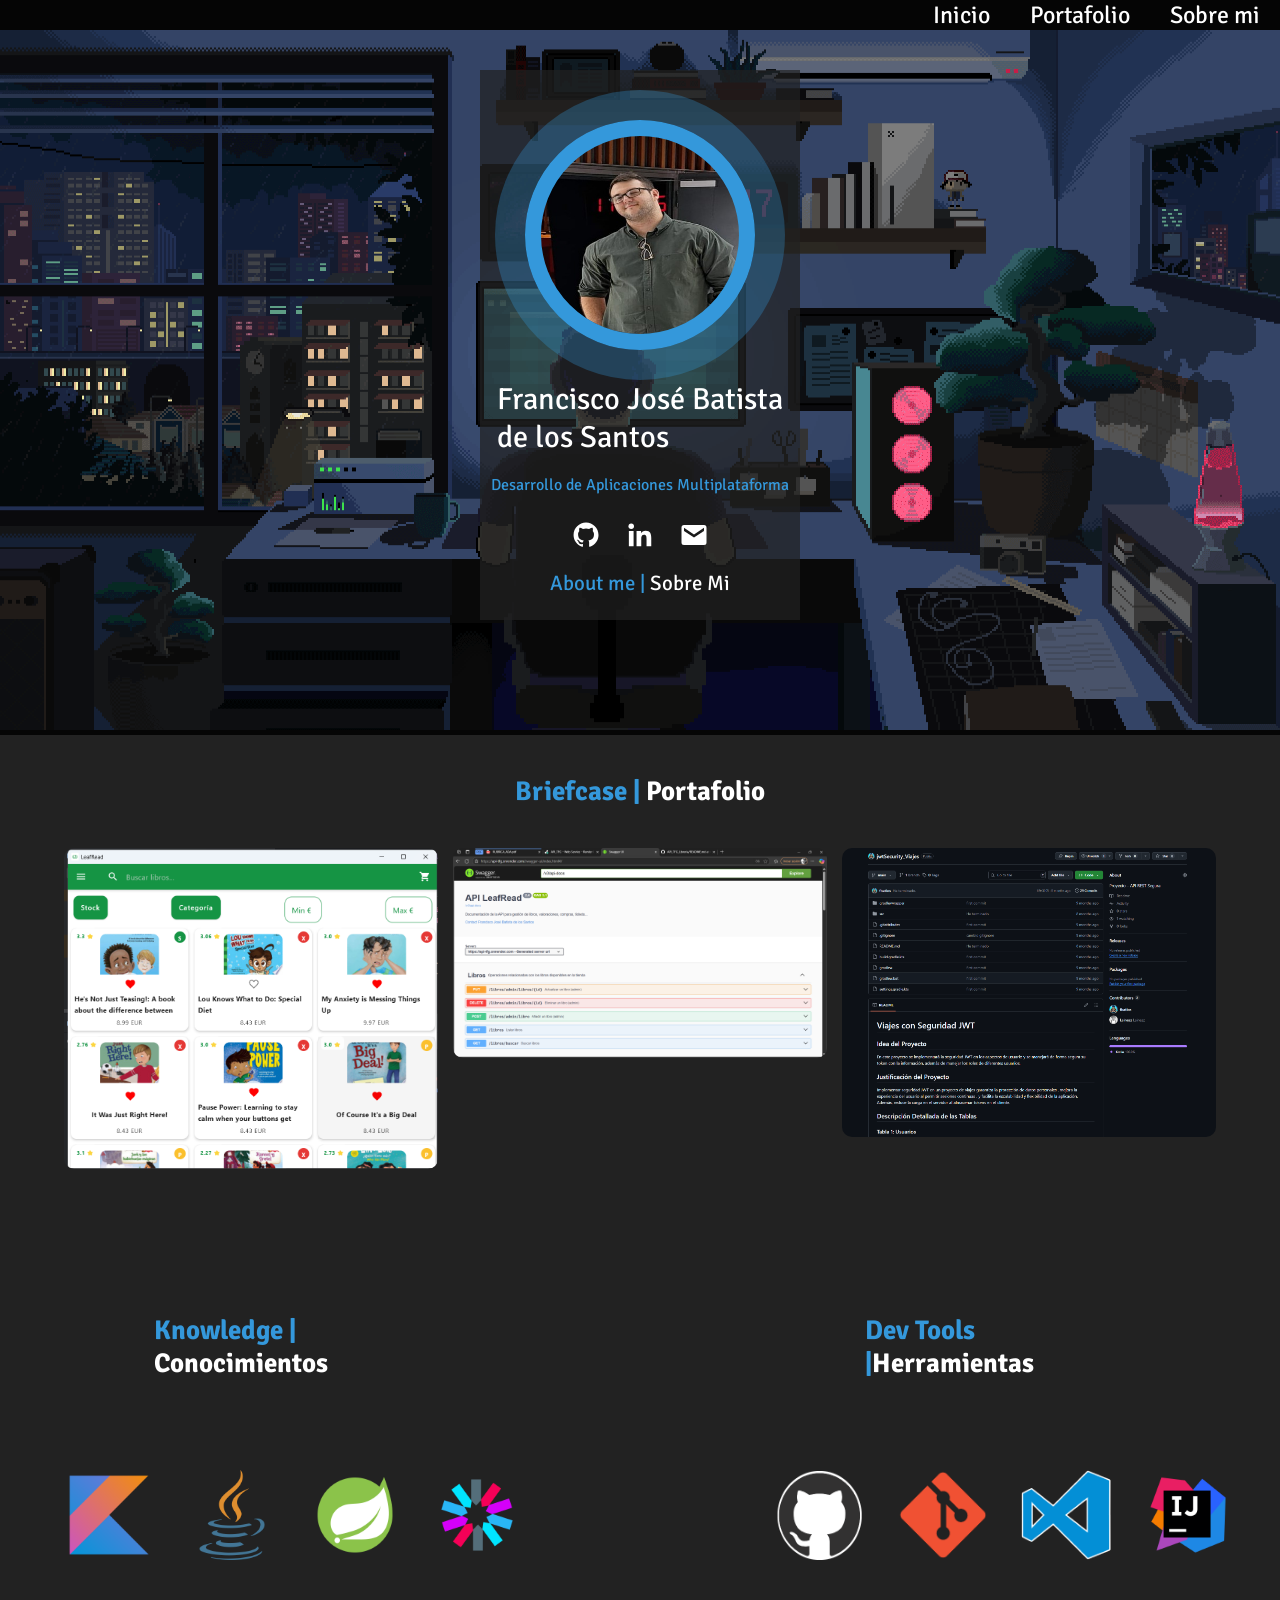
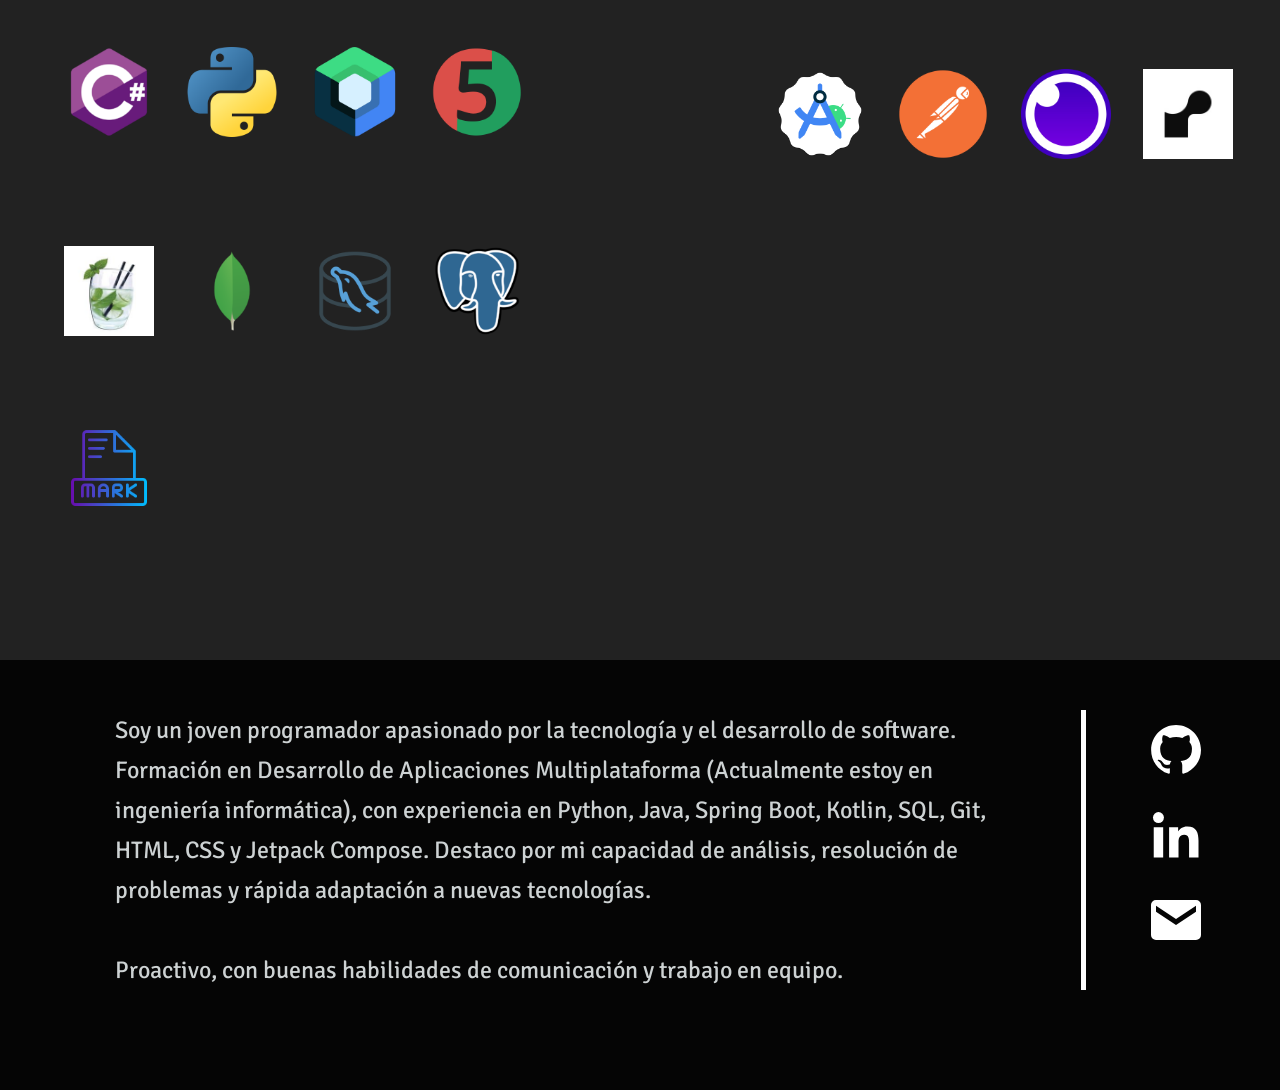
==== index.html @ 125bfe82 "Actualización v1.2 Falta info de proyectos, mas bonito y enrutamientos." ====
<!DOCTYPE html>
<html lang="en">
<head>
    <meta charset="UTF-8">
    <meta http-equiv="X-UA-Compatible" content="IE=edge">
    <meta name="viewport" content="width=device-width, initial-scale=1.0">
    <title>Francisco José Batista de los Santos</title>
    <meta name="description" content="Paco Batista | Portfolio de desarrollador DAM y programador" />	
    <link rel="stylesheet" href="style.css">
    <link rel="preconnect" href="https://fonts.googleapis.com">
    <link rel="preconnect" href="https://fonts.gstatic.com" crossorigin>
    <link href="https://fonts.googleapis.com/css2?family=Signika:wght@300..700&display=swap" rel="stylesheet">
</head>

<header>

    <div class="hero">
        <div class="navbar">
            <nav>
                <ul>
                    <li><a href="#">Inicio</a></li>
                    <li><a href="#">Portafolio</a></li>
                    <li><a href="#">Sobre mi</a></li>
                </ul>
            </nav>

        </div>
        <img src="./img/descarga.gif" alt="">
    </div>

    <div class="perfil">
        <div class="rectagunlo"></div>
        <div class="circulo-trans"></div>
        <div class="circulo"></div>
        <div class="perfil-img"><img src="./img/perfilImg.jpg" alt=""></div>

        <div class="perfil-text">Francisco José Batista <p> de los Santos</div>
        <div class="perfil-text-2"><span>Desarrollo de Aplicaciones Multiplataforma</span></div>

        <div class="contact-icon">

            <a href="https://github.com/fbatlos"><img src="./img/github.svg" alt=""></a>
            <a href="https://www.linkedin.com/in/francisco-josé-batista-de-los-santos-4873212b0"><img src="./img/linkedin.svg" alt=""></a>
            <a href="#NONE"><img src="./img/message.svg" alt=""></a>

        </div>
        <div class="perfil-text-3"><a href="#about-me"><span>About me |</span> Sobre Mi</a></div>

    </div>

</header>

<section class="briefcase" id="briefcase">

    <div class="briefcase-section">
        <h2><span>Briefcase |</span> Portafolio</h2>

        <div class="briefcase-grid">

            <div><img src="./img/tfg-libreria.png" alt="tfg"></div>
            <div><img src="./img/demostracionSwagger.png" alt="swagger api"></div>
            <div><img src="./img/jwt-learning.png" alt="jwt"></div>

        </div>
    </div>

</section>


<section class="skills">
    <div class="skill">

        <div class="knowledge-part">

            <h2><span>Knowledge |</span> Conocimientos</h2>
            <div class="knowledge">

                <div>
                    <img src="./img/file_type_kotlin_icon_130487.png" alt="">
                    <h3>Kotlin</h3>
                </div>

                <div>
                    <img src="./img/java.png" alt="">
                    <h3>Java</h3>
                </div>

                <div>
                    <img src="./img/spring-icon.png" alt="">
                    <h3>Spring Boot</h3>
                </div>

                <div>
                    <img src="./img/jwt-logo.png" alt="">
                    <h3>JWT</h3>
                </div>

                <div>
                    <img src="./img/csharp_original_logo_icon_146578.png" alt="">
                    <h3>C#</h3>
                </div>

                <div>
                    <img src="./img/python.png" alt="">
                    <h3>Python</h3>
                </div>

                <div>
                    <img src="./img/jetpackcompose-original-8x.png" alt="">
                    <h3>Jetpack Compose</h3>
                </div>

                <div>
                    <img src="./img/junit-logo.png" alt="">
                    <h3>JUnit</h3>
                </div>
                
                <div>
                    <img src="./img/mockito-icon.jpeg" alt="">
                    <h3>Mockito</h3>
                </div>

                <div>
                    <img src="./img/file_type_mongo_icon_130383.png" alt="">
                    <h3>Mongo BD</h3>
                </div>

                <div>
                    <img src="./img/mysql-database.png" alt="">
                    <h3>MySQL</h3>
                </div>

                <div>
                    <img src="./img/postgresql_original_logo_icon_146391.png" alt="">
                    <h3>Postgres</h3>
                </div>

                <div>
                    <img src="./img/markdown.png" alt="">
                    <h3>Markdown</h3>
                </div>


            </div>

        </div>

        <div class="tools-part">

            <h2><span>Dev Tools |</span>Herramientas</h2>
            <div class="tools">

                <div>
                    <img src="./img/github-icon.png" alt="">
                    <h3>GitHub</h3>
                </div>

                <div>
                    <img src="./img/git-icon.png" alt="">
                    <h3>Git</h3>
                </div>

                <div>
                    <img src="./img/vsc-icon.png" alt="">
                    <h3>Visual Studio</h3>
                </div>

                <div>
                    <img src="./img/intellij-idea-logo.png" alt="">
                    <h3>IntelliJ</h3>
                </div>

                <div>
                    <img src="./img/Android_Studio_icon.png" alt="">
                    <h3>Android Studio</h3>
                </div>

                <div>
                    <img src="./img/postman-logo.png" alt="">
                    <h3>Postman</h3>
                </div>

                <div>
                    <img src="./img/insomnia-logo.png" alt="">
                    <h3>Insomnia</h3>
                </div>

                <div>
                    <img src="./img/render.jpeg" alt="">
                    <h3>Render</h3>
                </div>


            </div>

        </div>

    </div>




</section>

<section class="about">

    <div class="about-flex">
        <div class="about-info">
            <p>Soy un joven programador apasionado por la tecnología y el
            desarrollo de software. Formación en Desarrollo de
            Aplicaciones Multiplataforma (Actualmente estoy en ingeniería informática), con experiencia en
            Python, Java, Spring Boot, Kotlin, SQL, Git, HTML, CSS y
            Jetpack Compose. Destaco por mi capacidad de análisis,
            resolución de problemas y rápida adaptación a nuevas
            tecnologías.</p>
            <p><br>Proactivo, con buenas habilidades de
            comunicación y trabajo en equipo.</p>
        </div>

        <div class="social">
            <a href="https://github.com/fbatlos"><img src="./img/github.svg" alt=""></a>
             <a href="https://www.linkedin.com/in/francisco-josé-batista-de-los-santos-4873212b0"><img src="./img/linkedin.svg" alt=""></a>
            <a href="#NONE"><img src="./img/message.svg" alt=""></a>
        </div>
    </div>


</section>

<body>
    
</body>
</html>
---- style.css ----
*{
    box-sizing: border-box;
    padding: 0;
    margin: 0;
}

:root {
    --primary-color: #3498db;
    --secondary-color: #ffffff;
    --secondary-light-color: #cdd2d3;
    --dark1-color: #222222;
    --dark2-color: #050505;
}

body {
    font-size: 18px;
    font-family: 'Signika', sans-serif;
    color: var(--secondary-color);
}

.navbar {
    display: flex;
    justify-content: flex-end;
}

.navbar ul {
    display: flex;
    list-style: none;
}

.navbar a {
    font-size: 1.5rem;
    padding: 10px;
    text-decoration: none;
    color: white;
    margin: 10px;
}

.navbar a:hover {
    border-bottom: var(--primary-color) solid;
}

.hero {
    background-color: var(--dark2-color);
    position: relative;
}

.hero img {
    width: 100%;
    height: 700px;
}

/* Perfil */

span{
    color: var(--primary-color);
}

.perfil div{
    position: absolute;
}

.perfil {
    display: flex;
    justify-content: center;
}

.rectagunlo{
    width: 320px;
    height: 550px;
    background-color: var(--dark1-color);
    opacity: 0.7;
    z-index: 10;
    top: 70px;
}

.circulo{
    width: 230px;
    height: 230px;
    border-radius: 50%;
    border: solid 16px var(--primary-color);
    z-index: 21;
    top: 120px;

}

.circulo-trans{
    width: 290px;
    height: 290px;
    border-radius: 50%;
    border: solid 30px var(--primary-color);
    opacity: .3;
    z-index: 19;
    top:90px;
}

.perfil-img{
   top: 134px;
   z-index: 20;
}

.perfil-img img{
    width: 200px;
    height: 200px;
    border-radius: 50%;
}


.perfil-text{
    font-size: 1.9rem;
    color: var(--secondary-color);
    top: 380px;
    z-index: 11 ;

}

.perfil-text-2{
    font-size: 1rem;
    color: var(--secondary-color);
    top: 475px;
    z-index: 11;
}

.perfil-text-3{
    font-size: 1.3rem;
    color: var(--secondary-color);
    top: 570px;
    z-index: 11;
}

.perfil-text-3 a{
    color: var(--secondary-color);
    text-decoration: none;
}

.perfil-text-3 a:hover{
    border-bottom: var(--primary-color) solid;
}

.contact-icon{
    top: 520px;
    z-index: 11;
}

.contact-icon img{
    width: 30px;
    margin: 0 10px;
}

.contact-icon img:hover{
    transform: scale(1.2);
    
}


/* Briefcase */

.briefcase {
    background-color: var(--dark1-color);
}

.briefcase-section h2{
    padding: 40px;
    text-align: center;
 
}

.briefcase-grid{
    display: grid;
    grid-template-columns: repeat(auto-fit,minmax(290px,auto));
    gap:15px;
    width: 90%;
    margin:0 auto;
  
}

.briefcase-grid img {
    width: 100%;
    border-radius: 10px;
    transition: transform 0.2s ease;
    cursor: pointer;

}

.briefcase-grid img:hover {
    transform: scale(1.1);
}



/* Skills */

section.skills {
    padding-top: 50px;
    background-color: var(--dark1-color);
}

.skill  {
    display: grid;
    grid-template-columns: repeat(auto-fit, minmax(250px, auto));
    justify-content: center;
    gap: 270px;
    width: 90%;
    margin: 0 auto;
    padding-bottom: 110px;
}

.skills h2 {
   padding: 90px;
}

.skills img {
    width: 90px;
    height: 90px; 
}

.knowledge,
.tools{
    display: grid;
    grid-template-columns: repeat(auto-fit, minmax(70px, auto));
    justify-content: center;
    gap: 50px;
}

/* tool tip */

.skill h3 {
    background-color: var(--dark2-color);
    text-align: center;
    border-radius: 5px;
    padding: 5px 0;
    font-size: 1.1rem;
    color: var(--primary-color);
    width: 100px;
    opacity: 0;
    transform: translate(0px, -100px);
    transition: transform 0.3s ease, opacity 0.3s ease;
}

.knowledge>div:hover h3,
.tools>div:hover h3 {
    opacity: 1;
    transform: translate(0px, -150px);
}


/* about me */

.about {
    background-color: var(--dark2-color);
}
.about-flex {
    display: flex;
    width: 90%;
    margin: 0 auto;
    padding: 50px 0 100px; 
}

.about p {
    font-size:1.5rem;
    width: 90%;
    margin: 0 auto;
    line-height: 2.5rem;
    color: var(--secondary-light-color);
}

.social {
    border-left: var(--secondary-color) 5px solid;
    padding-left: 50px;
}

.social img {
    width: 60px;
    margin: 10px;
    z-index: 1;
}

.social img:hover {
    transform: scale(1.2);
}
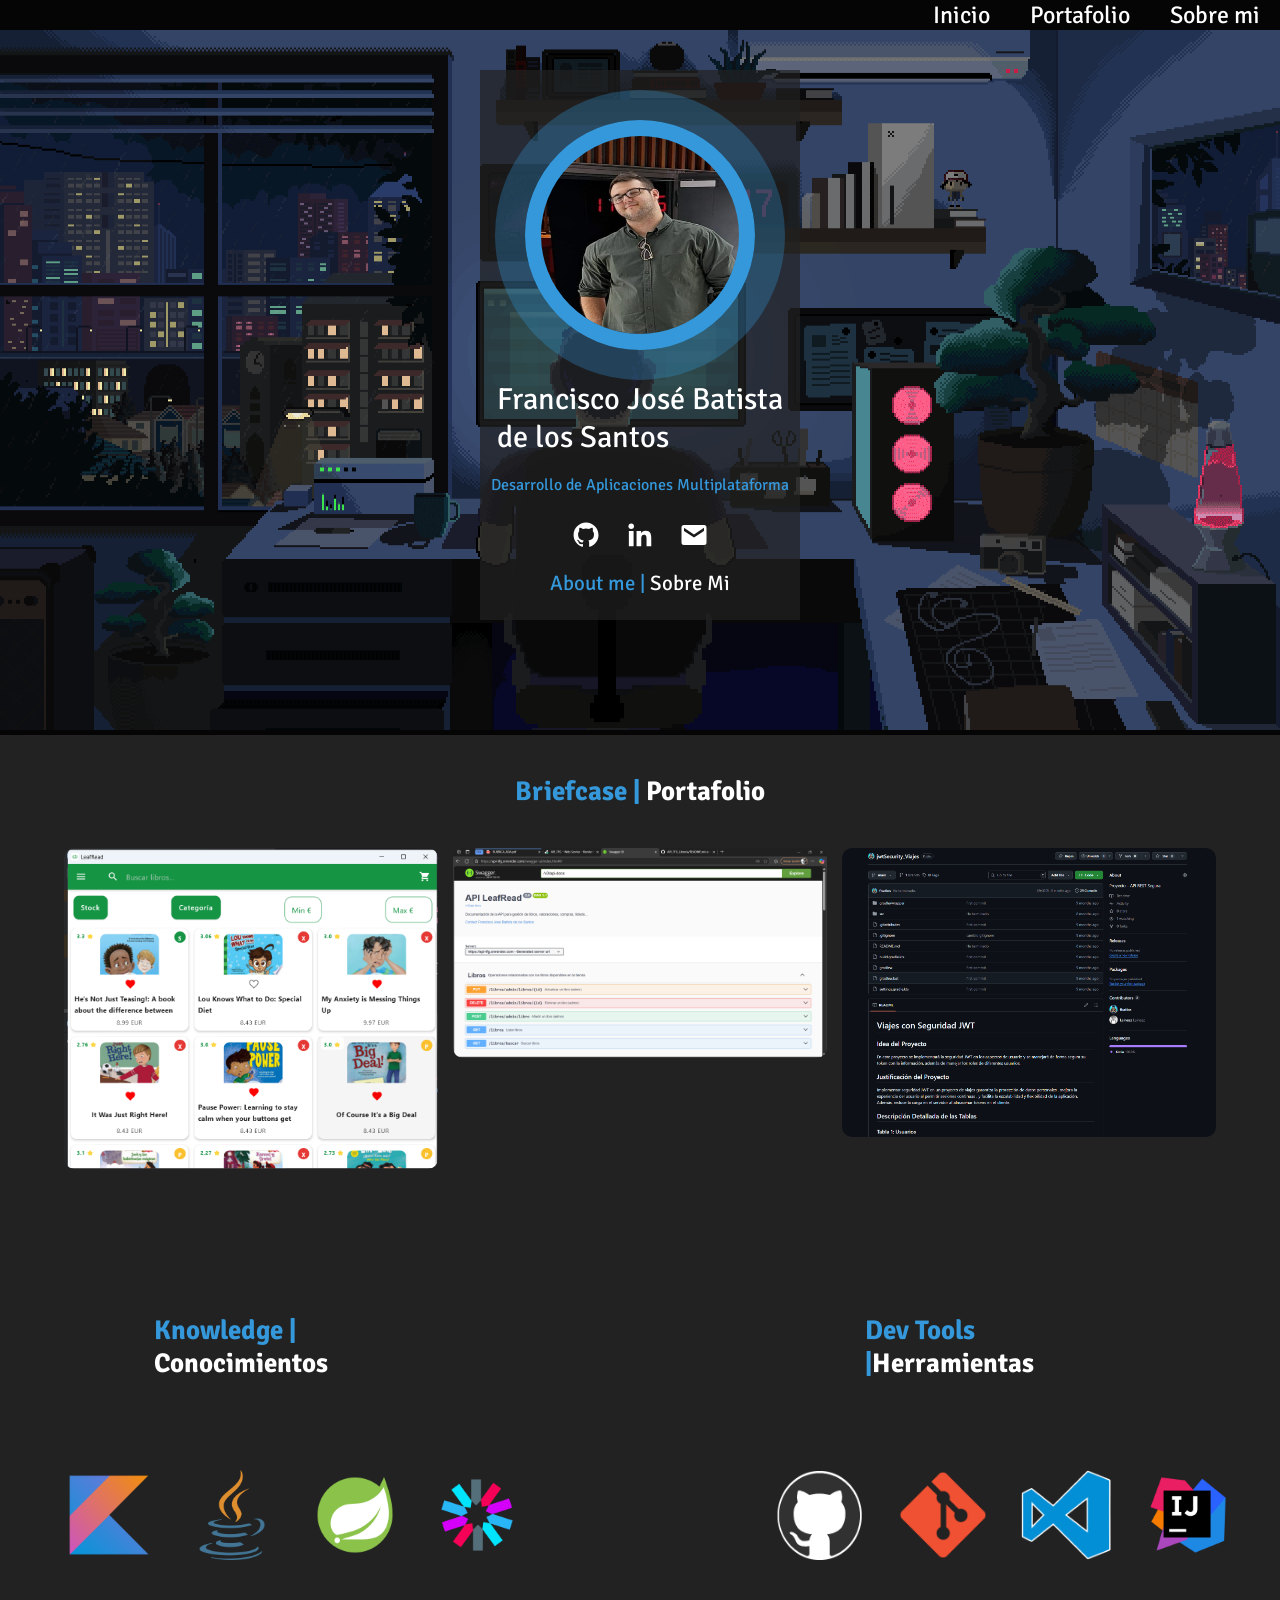
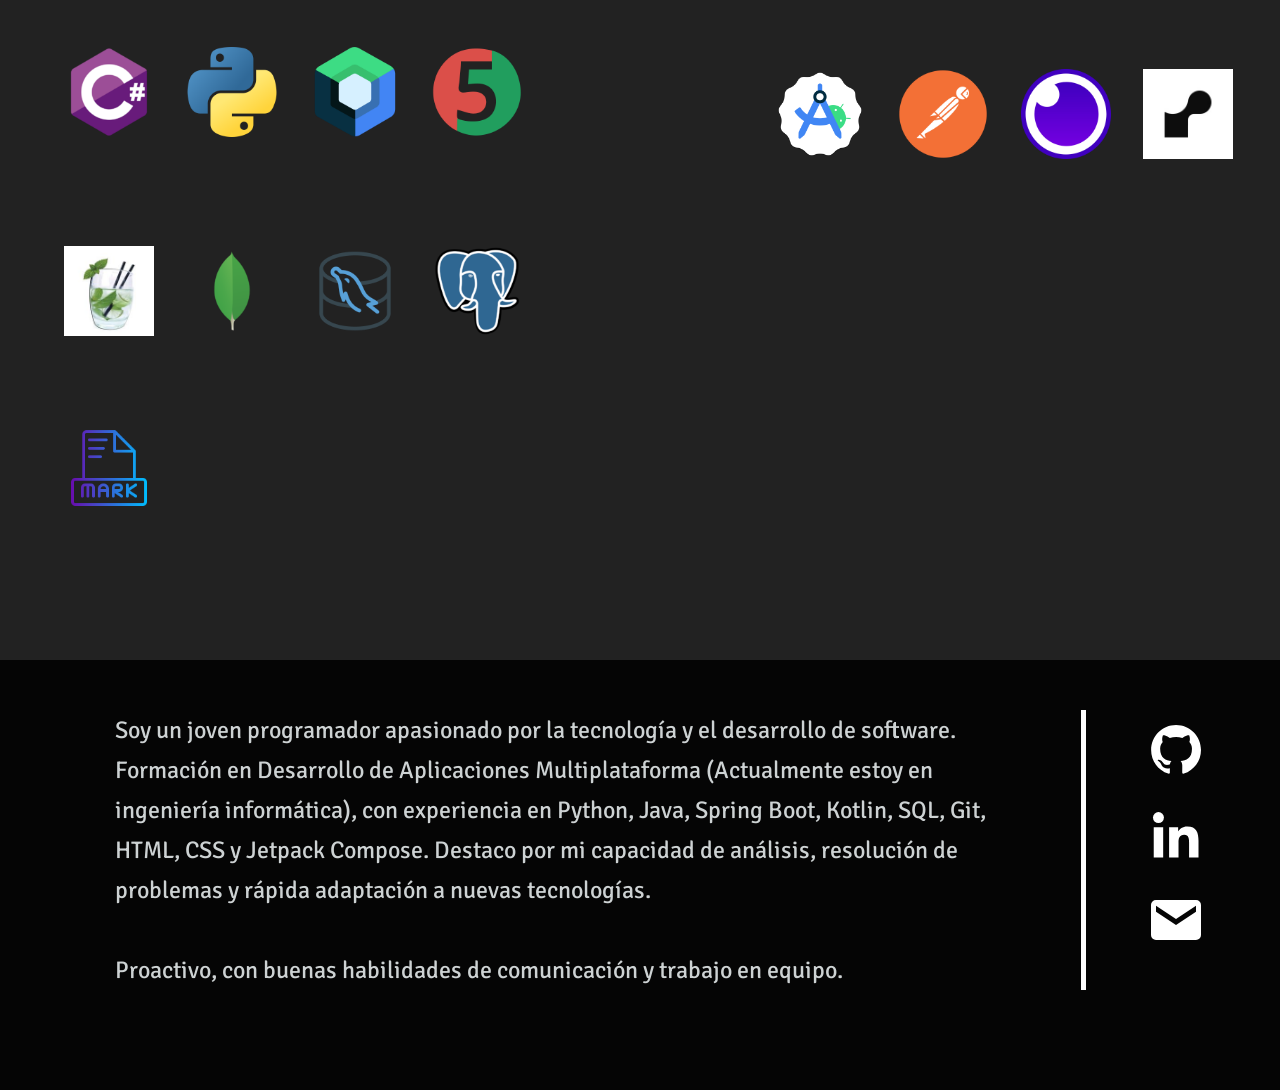
==== commit 087a9c7a: "v1.2. Añadido meta y sitemap mejor" ====
--- a/index.html
+++ b/index.html
@@ -4,13 +4,24 @@
     <meta charset="UTF-8">
     <meta http-equiv="X-UA-Compatible" content="IE=edge">
     <meta name="viewport" content="width=device-width, initial-scale=1.0">
-    <title>Francisco José Batista de los Santos</title>
-    <meta name="description" content="Paco Batista | Portfolio de desarrollador DAM y programador" />	
+
+    <title>Francisco José Batista de los Santos - Portafolio</title>
+    <meta name="description" content="Portafolio web de Francisco José Batista de los Santos (Paco Batista), desarrollador DAM y programador.">
+    <meta name="author" content="Francisco José Batista de los Santos">
+
+    <!-- Open Graph -->
+    <meta property="og:title" content="Francisco José Batista de los Santos - Portafolio" />
+    <meta property="og:description" content="Portafolio web de Paco Batista, desarrollador DAM y programador." />
+    <meta property="og:url" content="https://pacobatista.mooo.com/" />
+    <meta property="og:type" content="website" />
+    <meta property="og:image" content="https://pacobatista.mooo.com/img/preview.jpg" />
+
     <link rel="stylesheet" href="style.css">
     <link rel="preconnect" href="https://fonts.googleapis.com">
     <link rel="preconnect" href="https://fonts.gstatic.com" crossorigin>
     <link href="https://fonts.googleapis.com/css2?family=Signika:wght@300..700&display=swap" rel="stylesheet">
 </head>
+
 
 <header>
 
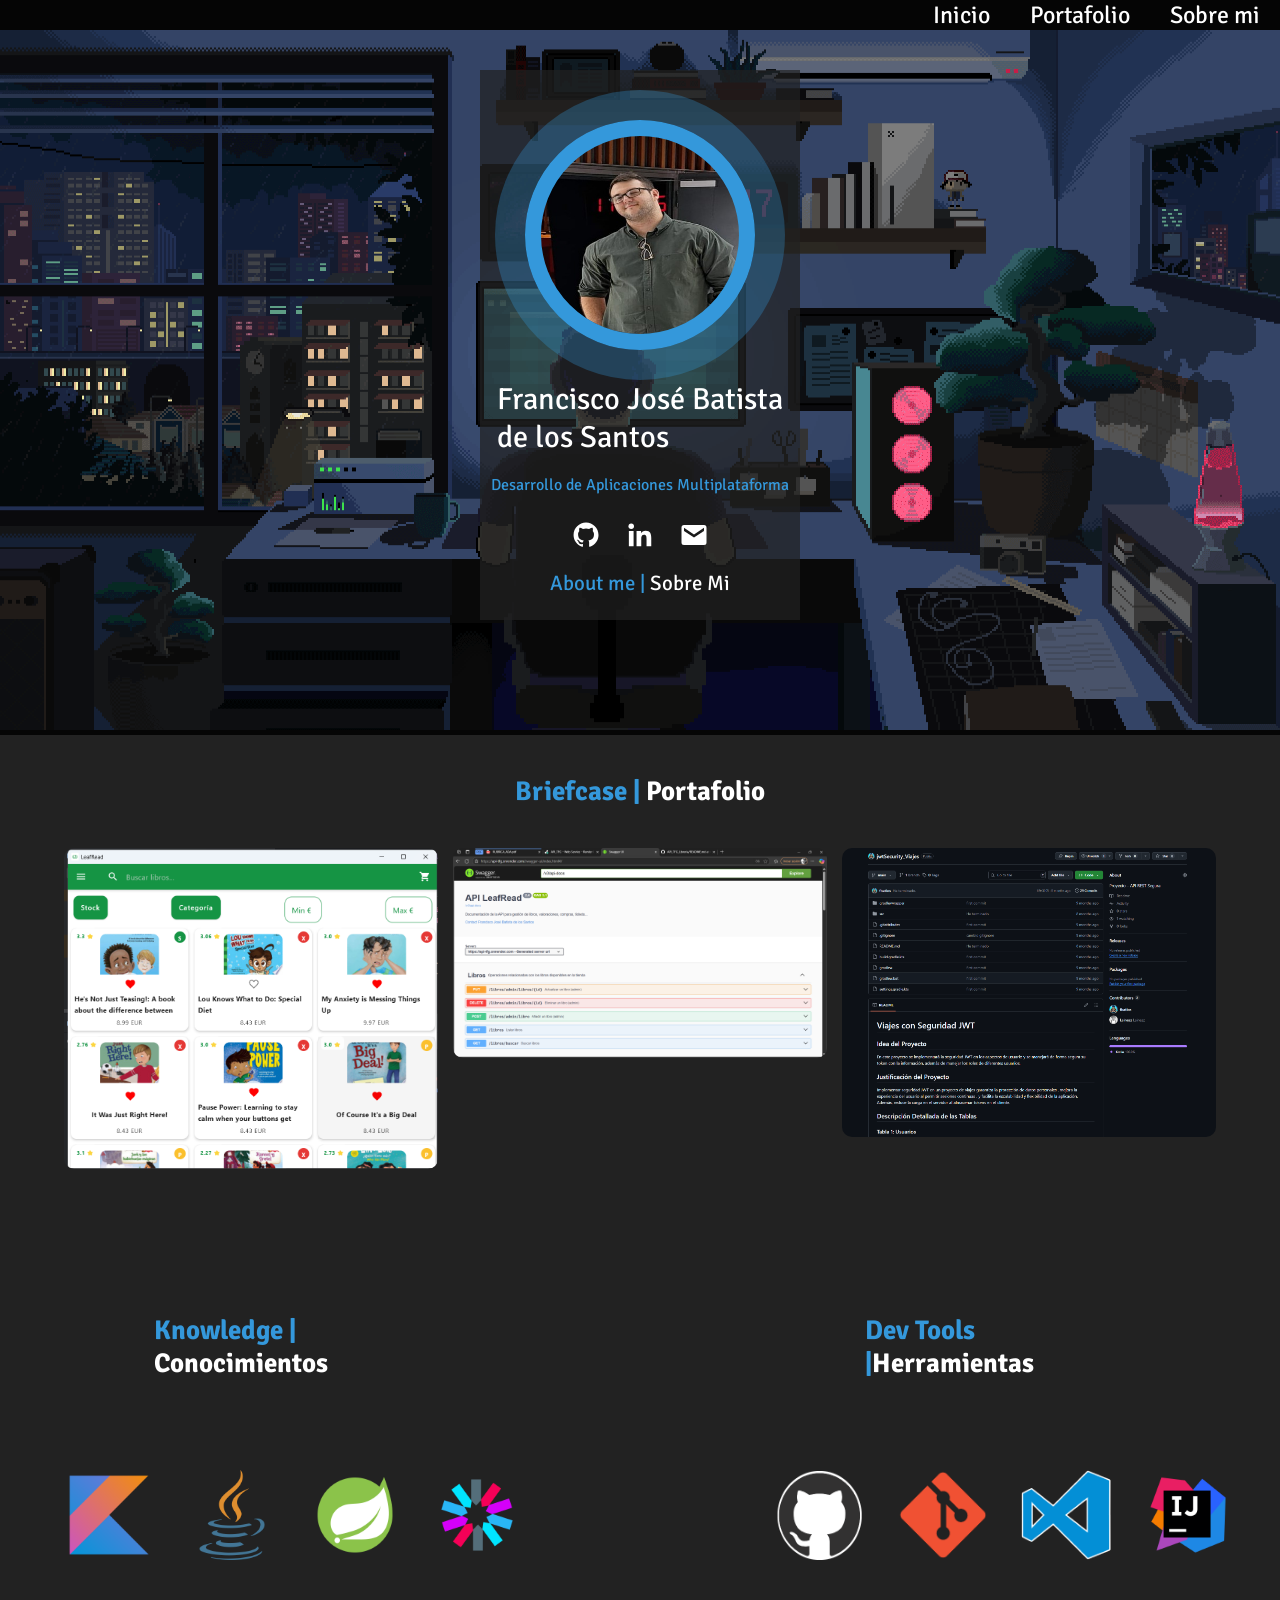
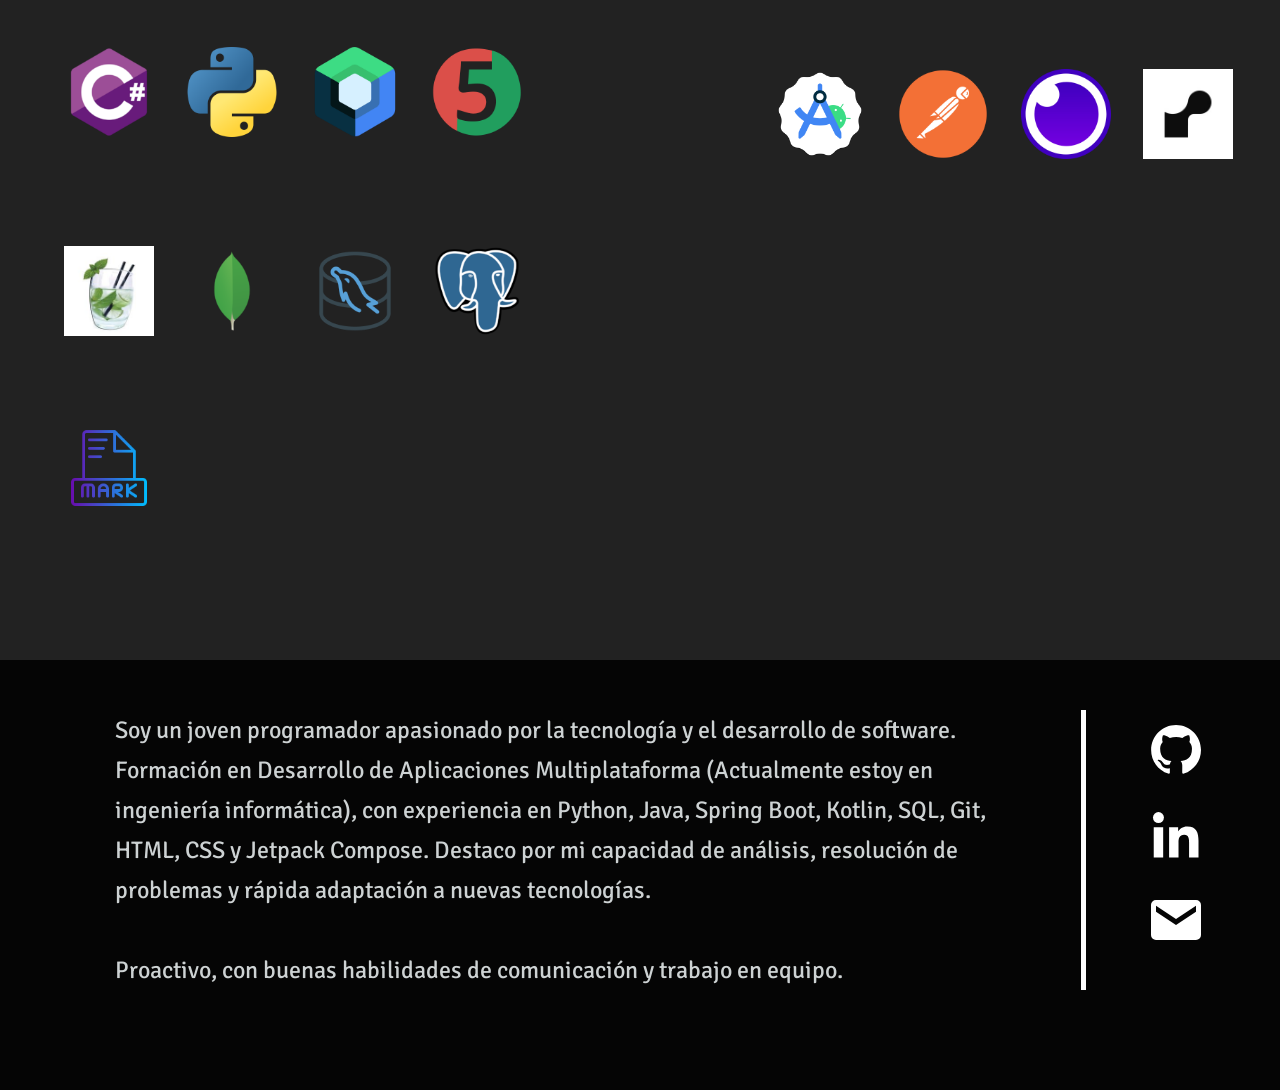
==== commit 43b0001a: "Change Open Graph image URL to relative path Updated Open Graph image path to relative URL." ====
--- a/index.html
+++ b/index.html
@@ -8,13 +8,14 @@
     <title>Francisco José Batista de los Santos - Portafolio</title>
     <meta name="description" content="Portafolio web de Francisco José Batista de los Santos (Paco Batista), desarrollador DAM y programador.">
     <meta name="author" content="Francisco José Batista de los Santos">
+    <meta name="robots" content="index, follow">
 
     <!-- Open Graph -->
     <meta property="og:title" content="Francisco José Batista de los Santos - Portafolio" />
     <meta property="og:description" content="Portafolio web de Paco Batista, desarrollador DAM y programador." />
     <meta property="og:url" content="https://pacobatista.mooo.com/" />
     <meta property="og:type" content="website" />
-    <meta property="og:image" content="https://pacobatista.mooo.com/img/preview.jpg" />
+    <meta property="og:image" content="./img/preview.jpg" />
 
     <link rel="stylesheet" href="style.css">
     <link rel="preconnect" href="https://fonts.googleapis.com">
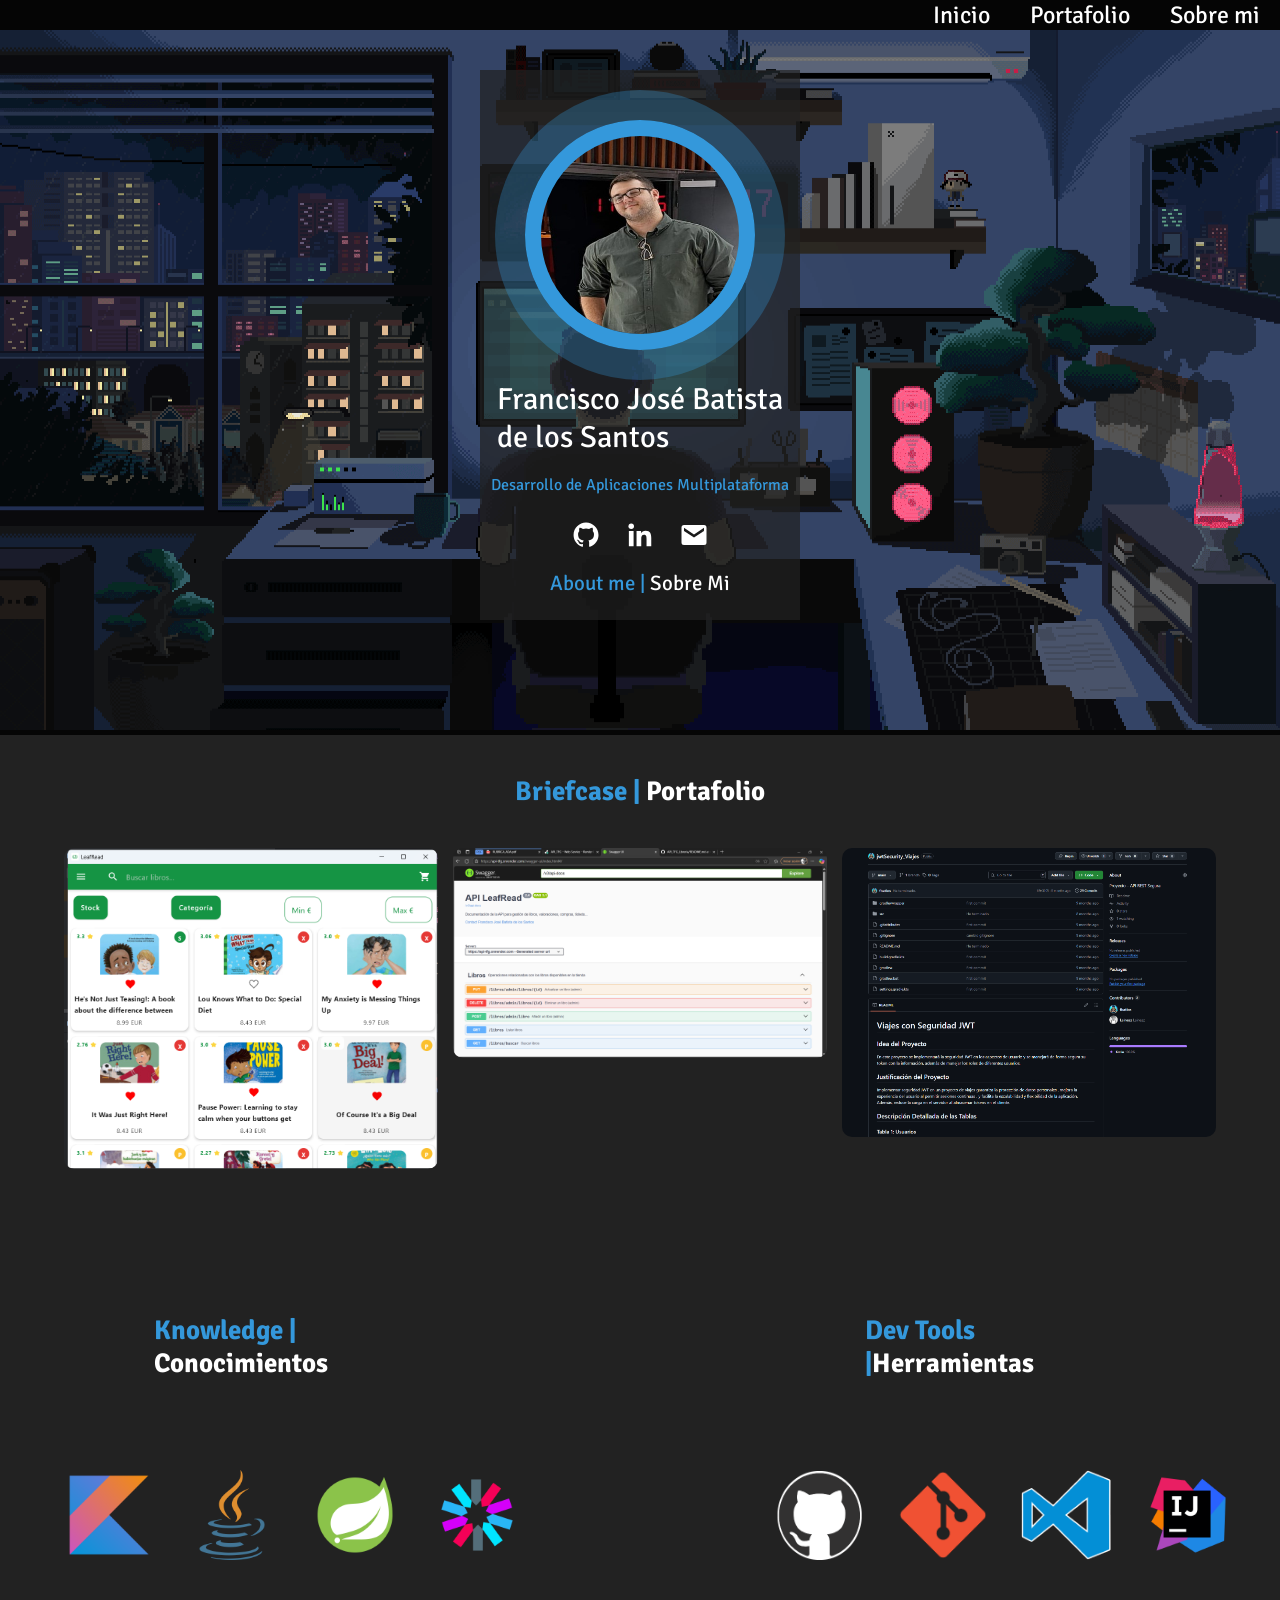
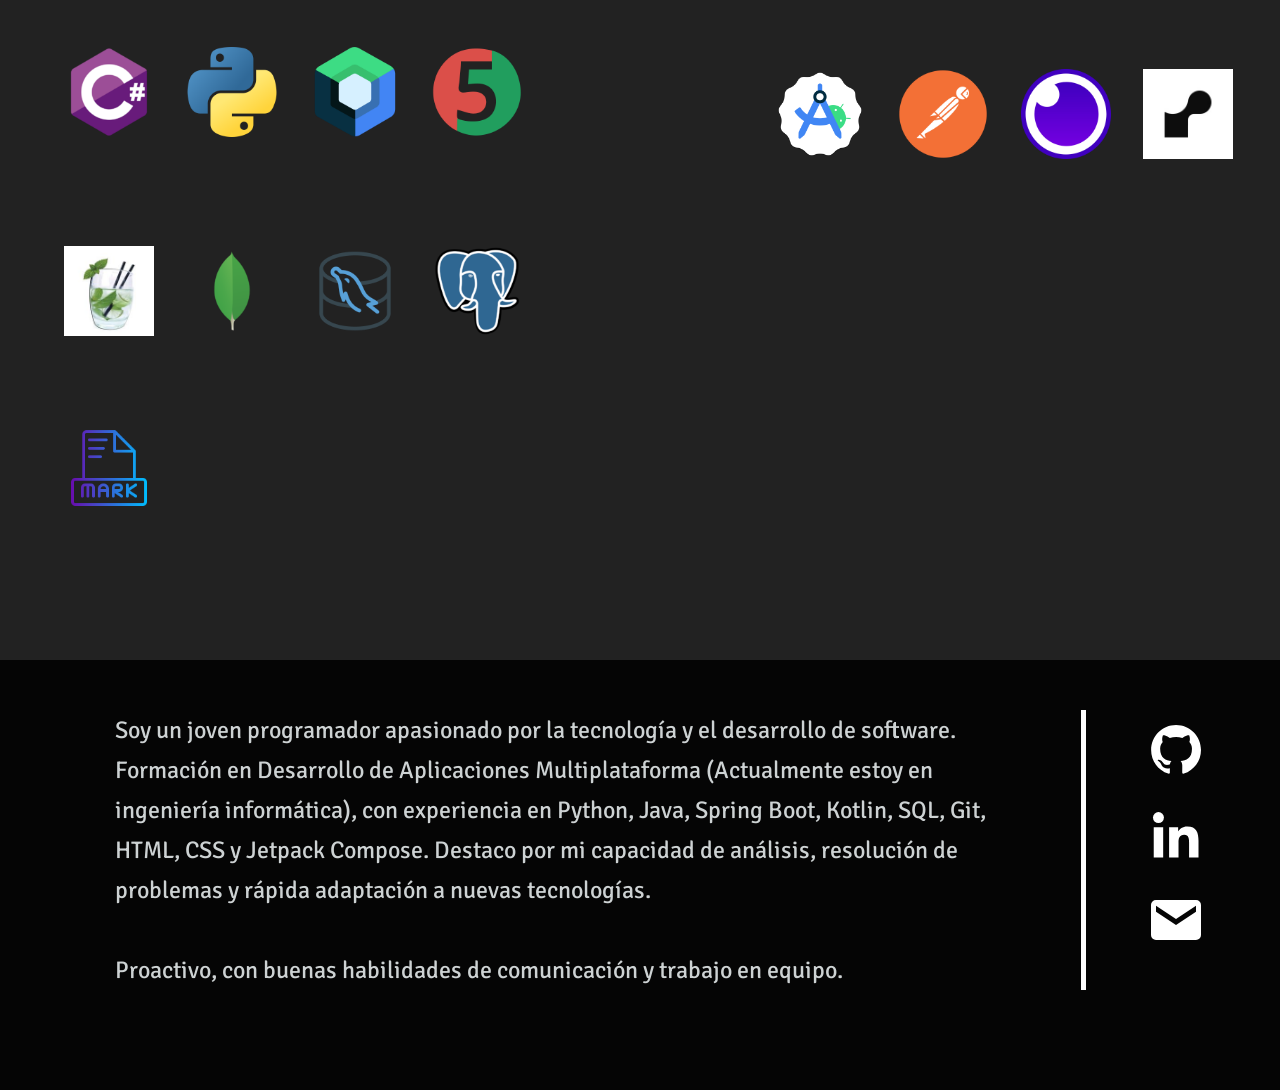
==== commit 2093d494: "Add Google site verification meta tag Added Google site verification meta tag for SEO." ====
--- a/index.html
+++ b/index.html
@@ -9,6 +9,7 @@
     <meta name="description" content="Portafolio web de Francisco José Batista de los Santos (Paco Batista), desarrollador DAM y programador.">
     <meta name="author" content="Francisco José Batista de los Santos">
     <meta name="robots" content="index, follow">
+    <meta name="google-site-verification" content="V9QgSiKUlnUY0foyw1AYDyR2bO1hayaC3dq7-XpefSc" />
 
     <!-- Open Graph -->
     <meta property="og:title" content="Francisco José Batista de los Santos - Portafolio" />
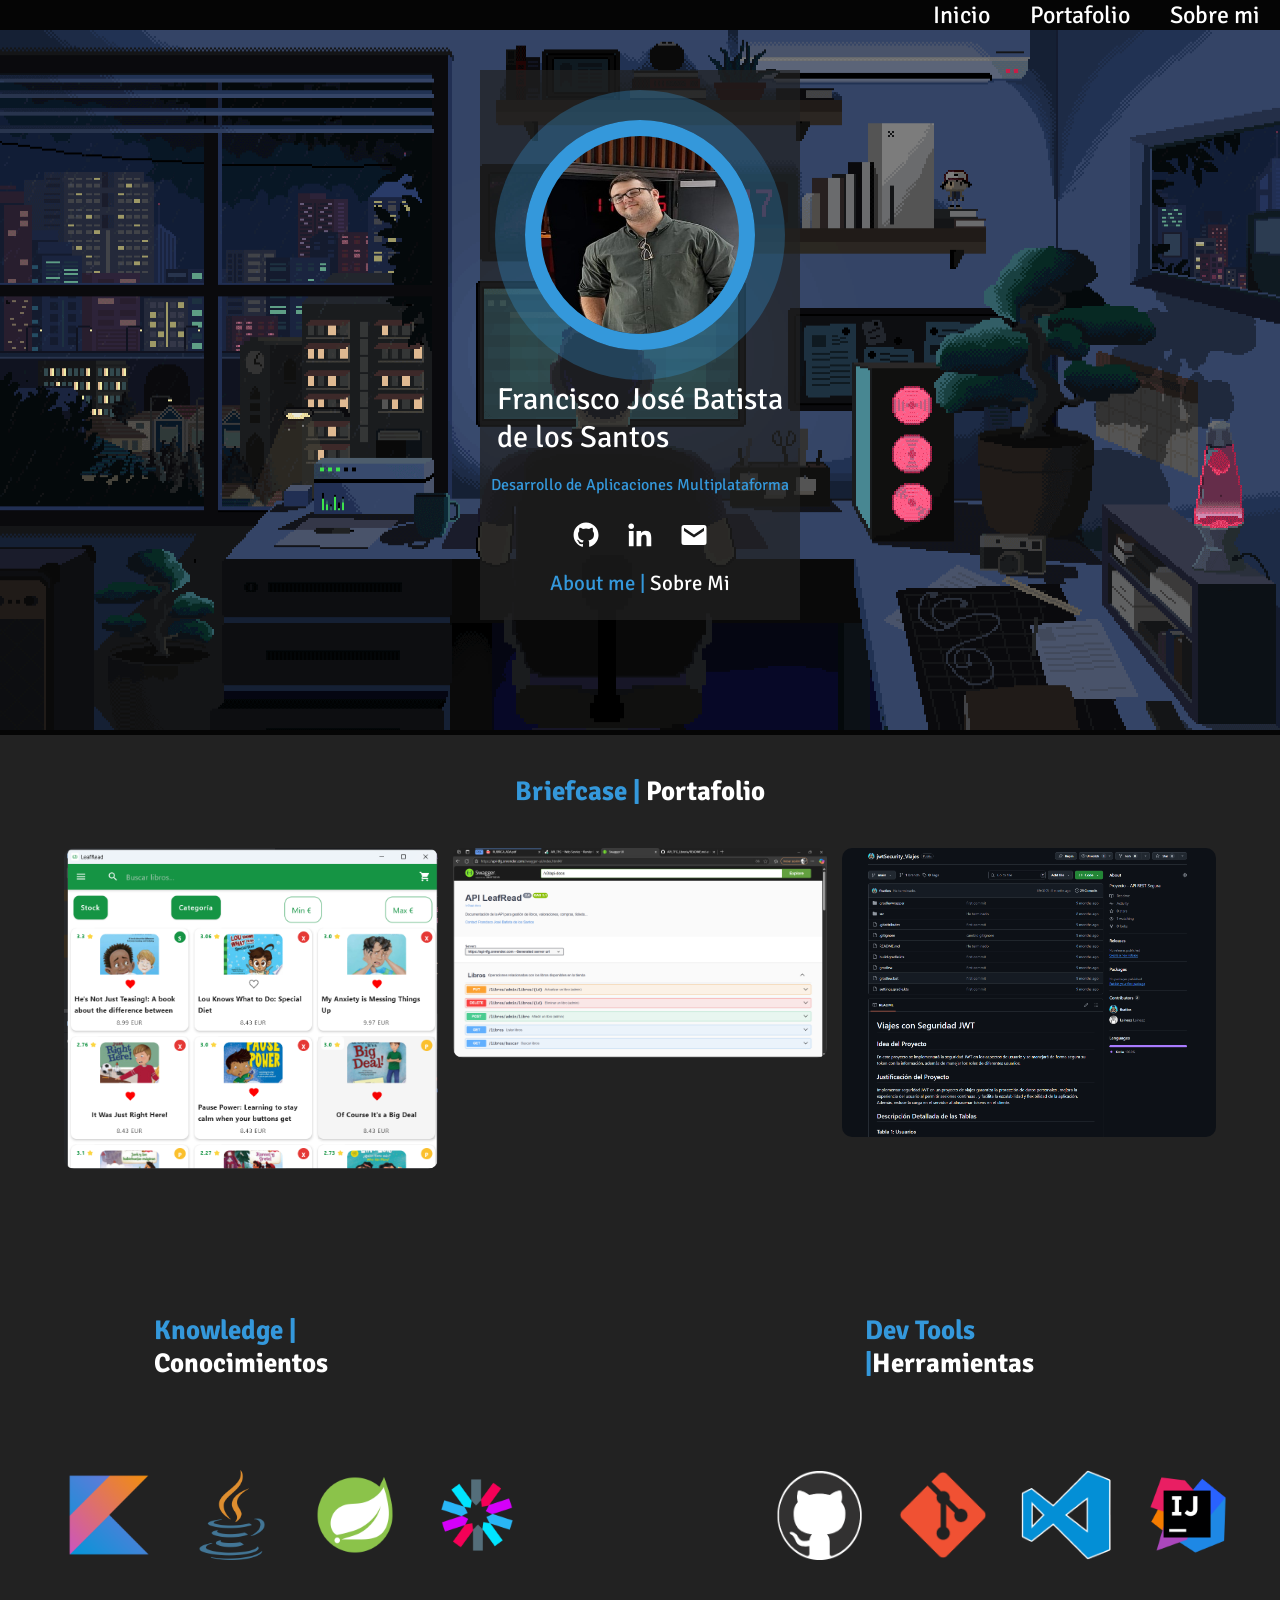
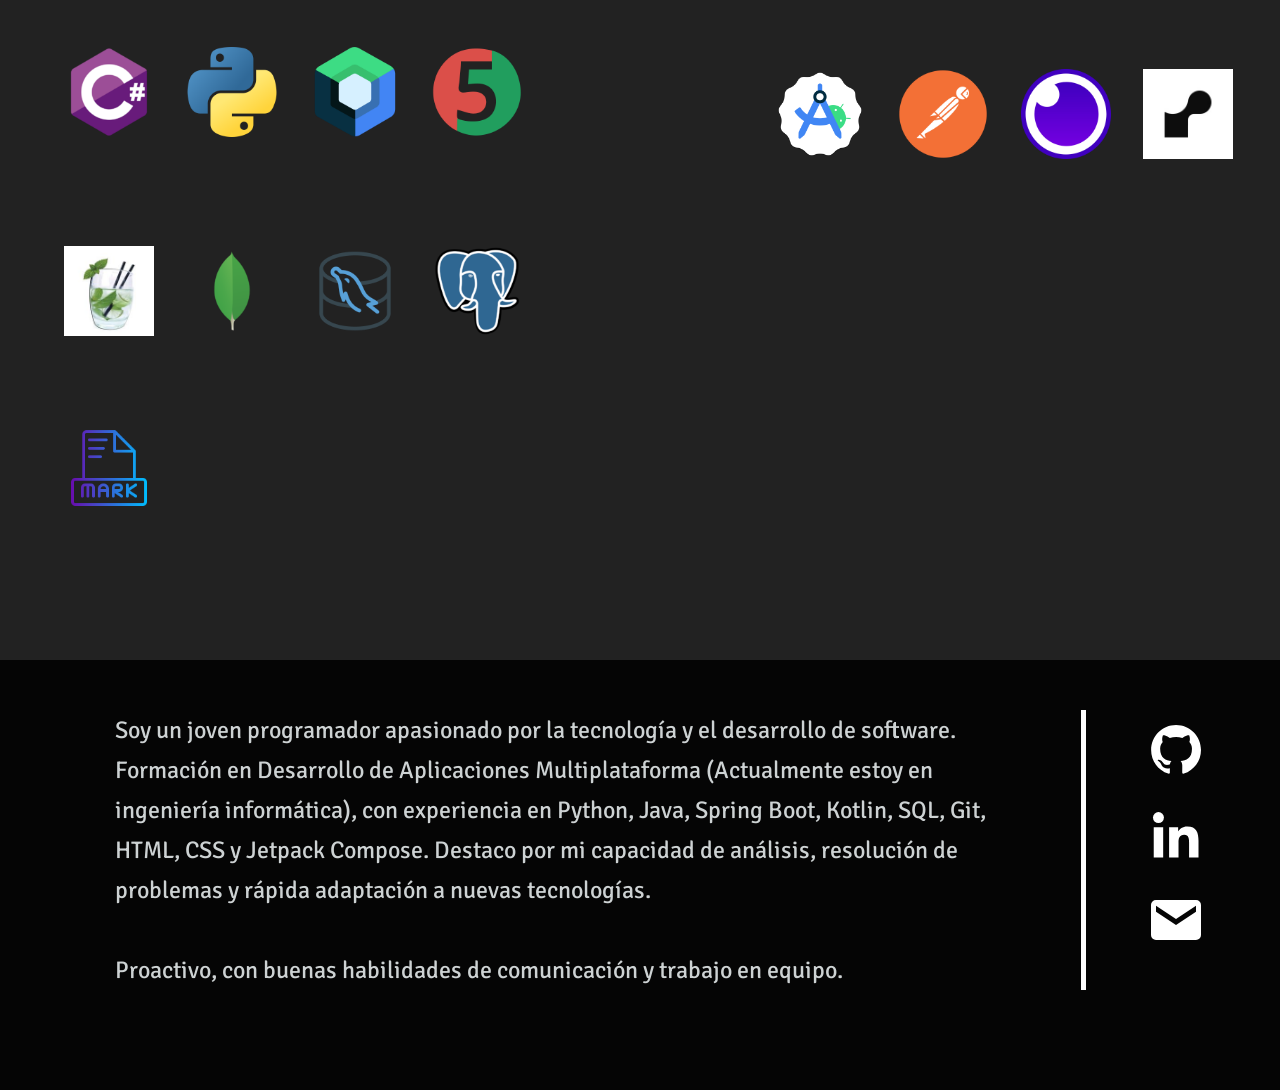
==== commit a59e2e4d: "Refactor index.html structure and update Open Graph URL Updated Open Graph URL and restructured head" ====
--- a/index.html
+++ b/index.html
@@ -14,7 +14,7 @@
     <!-- Open Graph -->
     <meta property="og:title" content="Francisco José Batista de los Santos - Portafolio" />
     <meta property="og:description" content="Portafolio web de Paco Batista, desarrollador DAM y programador." />
-    <meta property="og:url" content="https://pacobatista.mooo.com/" />
+    <meta property="og:url" content="https://fbatlos.github.io/Portafolio-Web/" />
     <meta property="og:type" content="website" />
     <meta property="og:image" content="./img/preview.jpg" />
 
@@ -23,224 +23,222 @@
     <link rel="preconnect" href="https://fonts.gstatic.com" crossorigin>
     <link href="https://fonts.googleapis.com/css2?family=Signika:wght@300..700&display=swap" rel="stylesheet">
 </head>
-
-
-<header>
-
-    <div class="hero">
-        <div class="navbar">
-            <nav>
-                <ul>
-                    <li><a href="#">Inicio</a></li>
-                    <li><a href="#">Portafolio</a></li>
-                    <li><a href="#">Sobre mi</a></li>
-                </ul>
-            </nav>
-
-        </div>
-        <img src="./img/descarga.gif" alt="">
-    </div>
-
-    <div class="perfil">
-        <div class="rectagunlo"></div>
-        <div class="circulo-trans"></div>
-        <div class="circulo"></div>
-        <div class="perfil-img"><img src="./img/perfilImg.jpg" alt=""></div>
-
-        <div class="perfil-text">Francisco José Batista <p> de los Santos</div>
-        <div class="perfil-text-2"><span>Desarrollo de Aplicaciones Multiplataforma</span></div>
-
-        <div class="contact-icon">
-
-            <a href="https://github.com/fbatlos"><img src="./img/github.svg" alt=""></a>
-            <a href="https://www.linkedin.com/in/francisco-josé-batista-de-los-santos-4873212b0"><img src="./img/linkedin.svg" alt=""></a>
-            <a href="#NONE"><img src="./img/message.svg" alt=""></a>
-
-        </div>
-        <div class="perfil-text-3"><a href="#about-me"><span>About me |</span> Sobre Mi</a></div>
-
-    </div>
-
-</header>
-
-<section class="briefcase" id="briefcase">
-
-    <div class="briefcase-section">
-        <h2><span>Briefcase |</span> Portafolio</h2>
-
-        <div class="briefcase-grid">
-
-            <div><img src="./img/tfg-libreria.png" alt="tfg"></div>
-            <div><img src="./img/demostracionSwagger.png" alt="swagger api"></div>
-            <div><img src="./img/jwt-learning.png" alt="jwt"></div>
-
-        </div>
-    </div>
-
-</section>
-
-
-<section class="skills">
-    <div class="skill">
-
-        <div class="knowledge-part">
-
-            <h2><span>Knowledge |</span> Conocimientos</h2>
-            <div class="knowledge">
-
-                <div>
-                    <img src="./img/file_type_kotlin_icon_130487.png" alt="">
-                    <h3>Kotlin</h3>
+<body>
+
+    <header>
+    
+        <div class="hero">
+            <div class="navbar">
+                <nav>
+                    <ul>
+                        <li><a href="#">Inicio</a></li>
+                        <li><a href="#">Portafolio</a></li>
+                        <li><a href="#">Sobre mi</a></li>
+                    </ul>
+                </nav>
+    
+            </div>
+            <img src="./img/descarga.gif" alt="">
+        </div>
+    
+        <div class="perfil">
+            <div class="rectagunlo"></div>
+            <div class="circulo-trans"></div>
+            <div class="circulo"></div>
+            <div class="perfil-img"><img src="./img/perfilImg.jpg" alt=""></div>
+    
+            <div class="perfil-text">Francisco José Batista <p> de los Santos</div>
+            <div class="perfil-text-2"><span>Desarrollo de Aplicaciones Multiplataforma</span></div>
+    
+            <div class="contact-icon">
+    
+                <a href="https://github.com/fbatlos"><img src="./img/github.svg" alt=""></a>
+                <a href="https://www.linkedin.com/in/francisco-josé-batista-de-los-santos-4873212b0"><img src="./img/linkedin.svg" alt=""></a>
+                <a href="#NONE"><img src="./img/message.svg" alt=""></a>
+    
+            </div>
+            <div class="perfil-text-3"><a href="#about-me"><span>About me |</span> Sobre Mi</a></div>
+    
+        </div>
+    
+    </header>
+
+    <section class="briefcase" id="briefcase">
+    
+        <div class="briefcase-section">
+            <h2><span>Briefcase |</span> Portafolio</h2>
+    
+            <div class="briefcase-grid">
+    
+                <div><img src="./img/tfg-libreria.png" alt="tfg"></div>
+                <div><img src="./img/demostracionSwagger.png" alt="swagger api"></div>
+                <div><img src="./img/jwt-learning.png" alt="jwt"></div>
+    
+            </div>
+        </div>
+    
+    </section>
+    
+    
+    <section class="skills">
+        <div class="skill">
+    
+            <div class="knowledge-part">
+    
+                <h2><span>Knowledge |</span> Conocimientos</h2>
+                <div class="knowledge">
+    
+                    <div>
+                        <img src="./img/file_type_kotlin_icon_130487.png" alt="">
+                        <h3>Kotlin</h3>
+                    </div>
+    
+                    <div>
+                        <img src="./img/java.png" alt="">
+                        <h3>Java</h3>
+                    </div>
+    
+                    <div>
+                        <img src="./img/spring-icon.png" alt="">
+                        <h3>Spring Boot</h3>
+                    </div>
+    
+                    <div>
+                        <img src="./img/jwt-logo.png" alt="">
+                        <h3>JWT</h3>
+                    </div>
+    
+                    <div>
+                        <img src="./img/csharp_original_logo_icon_146578.png" alt="">
+                        <h3>C#</h3>
+                    </div>
+    
+                    <div>
+                        <img src="./img/python.png" alt="">
+                        <h3>Python</h3>
+                    </div>
+    
+                    <div>
+                        <img src="./img/jetpackcompose-original-8x.png" alt="">
+                        <h3>Jetpack Compose</h3>
+                    </div>
+    
+                    <div>
+                        <img src="./img/junit-logo.png" alt="">
+                        <h3>JUnit</h3>
+                    </div>
+                    
+                    <div>
+                        <img src="./img/mockito-icon.jpeg" alt="">
+                        <h3>Mockito</h3>
+                    </div>
+    
+                    <div>
+                        <img src="./img/file_type_mongo_icon_130383.png" alt="">
+                        <h3>Mongo BD</h3>
+                    </div>
+    
+                    <div>
+                        <img src="./img/mysql-database.png" alt="">
+                        <h3>MySQL</h3>
+                    </div>
+    
+                    <div>
+                        <img src="./img/postgresql_original_logo_icon_146391.png" alt="">
+                        <h3>Postgres</h3>
+                    </div>
+    
+                    <div>
+                        <img src="./img/markdown.png" alt="">
+                        <h3>Markdown</h3>
+                    </div>
+    
+    
                 </div>
-
-                <div>
-                    <img src="./img/java.png" alt="">
-                    <h3>Java</h3>
+    
+            </div>
+    
+            <div class="tools-part">
+    
+                <h2><span>Dev Tools |</span>Herramientas</h2>
+                <div class="tools">
+    
+                    <div>
+                        <img src="./img/github-icon.png" alt="">
+                        <h3>GitHub</h3>
+                    </div>
+    
+                    <div>
+                        <img src="./img/git-icon.png" alt="">
+                        <h3>Git</h3>
+                    </div>
+    
+                    <div>
+                        <img src="./img/vsc-icon.png" alt="">
+                        <h3>Visual Studio</h3>
+                    </div>
+    
+                    <div>
+                        <img src="./img/intellij-idea-logo.png" alt="">
+                        <h3>IntelliJ</h3>
+                    </div>
+    
+                    <div>
+                        <img src="./img/Android_Studio_icon.png" alt="">
+                        <h3>Android Studio</h3>
+                    </div>
+    
+                    <div>
+                        <img src="./img/postman-logo.png" alt="">
+                        <h3>Postman</h3>
+                    </div>
+    
+                    <div>
+                        <img src="./img/insomnia-logo.png" alt="">
+                        <h3>Insomnia</h3>
+                    </div>
+    
+                    <div>
+                        <img src="./img/render.jpeg" alt="">
+                        <h3>Render</h3>
+                    </div>
+    
+    
                 </div>
-
-                <div>
-                    <img src="./img/spring-icon.png" alt="">
-                    <h3>Spring Boot</h3>
-                </div>
-
-                <div>
-                    <img src="./img/jwt-logo.png" alt="">
-                    <h3>JWT</h3>
-                </div>
-
-                <div>
-                    <img src="./img/csharp_original_logo_icon_146578.png" alt="">
-                    <h3>C#</h3>
-                </div>
-
-                <div>
-                    <img src="./img/python.png" alt="">
-                    <h3>Python</h3>
-                </div>
-
-                <div>
-                    <img src="./img/jetpackcompose-original-8x.png" alt="">
-                    <h3>Jetpack Compose</h3>
-                </div>
-
-                <div>
-                    <img src="./img/junit-logo.png" alt="">
-                    <h3>JUnit</h3>
-                </div>
-                
-                <div>
-                    <img src="./img/mockito-icon.jpeg" alt="">
-                    <h3>Mockito</h3>
-                </div>
-
-                <div>
-                    <img src="./img/file_type_mongo_icon_130383.png" alt="">
-                    <h3>Mongo BD</h3>
-                </div>
-
-                <div>
-                    <img src="./img/mysql-database.png" alt="">
-                    <h3>MySQL</h3>
-                </div>
-
-                <div>
-                    <img src="./img/postgresql_original_logo_icon_146391.png" alt="">
-                    <h3>Postgres</h3>
-                </div>
-
-                <div>
-                    <img src="./img/markdown.png" alt="">
-                    <h3>Markdown</h3>
-                </div>
-
-
-            </div>
-
-        </div>
-
-        <div class="tools-part">
-
-            <h2><span>Dev Tools |</span>Herramientas</h2>
-            <div class="tools">
-
-                <div>
-                    <img src="./img/github-icon.png" alt="">
-                    <h3>GitHub</h3>
-                </div>
-
-                <div>
-                    <img src="./img/git-icon.png" alt="">
-                    <h3>Git</h3>
-                </div>
-
-                <div>
-                    <img src="./img/vsc-icon.png" alt="">
-                    <h3>Visual Studio</h3>
-                </div>
-
-                <div>
-                    <img src="./img/intellij-idea-logo.png" alt="">
-                    <h3>IntelliJ</h3>
-                </div>
-
-                <div>
-                    <img src="./img/Android_Studio_icon.png" alt="">
-                    <h3>Android Studio</h3>
-                </div>
-
-                <div>
-                    <img src="./img/postman-logo.png" alt="">
-                    <h3>Postman</h3>
-                </div>
-
-                <div>
-                    <img src="./img/insomnia-logo.png" alt="">
-                    <h3>Insomnia</h3>
-                </div>
-
-                <div>
-                    <img src="./img/render.jpeg" alt="">
-                    <h3>Render</h3>
-                </div>
-
-
-            </div>
-
-        </div>
-
-    </div>
-
-
-
-
-</section>
-
-<section class="about">
-
-    <div class="about-flex">
-        <div class="about-info">
-            <p>Soy un joven programador apasionado por la tecnología y el
-            desarrollo de software. Formación en Desarrollo de
-            Aplicaciones Multiplataforma (Actualmente estoy en ingeniería informática), con experiencia en
-            Python, Java, Spring Boot, Kotlin, SQL, Git, HTML, CSS y
-            Jetpack Compose. Destaco por mi capacidad de análisis,
-            resolución de problemas y rápida adaptación a nuevas
-            tecnologías.</p>
-            <p><br>Proactivo, con buenas habilidades de
-            comunicación y trabajo en equipo.</p>
-        </div>
-
-        <div class="social">
-            <a href="https://github.com/fbatlos"><img src="./img/github.svg" alt=""></a>
-             <a href="https://www.linkedin.com/in/francisco-josé-batista-de-los-santos-4873212b0"><img src="./img/linkedin.svg" alt=""></a>
-            <a href="#NONE"><img src="./img/message.svg" alt=""></a>
-        </div>
-    </div>
-
-
-</section>
-
-<body>
+    
+            </div>
+    
+        </div>
+    
+    
+    
+    
+    </section>
+    
+    <section class="about">
+    
+        <div class="about-flex">
+            <div class="about-info">
+                <p>Soy un joven programador apasionado por la tecnología y el
+                desarrollo de software. Formación en Desarrollo de
+                Aplicaciones Multiplataforma (Actualmente estoy en ingeniería informática), con experiencia en
+                Python, Java, Spring Boot, Kotlin, SQL, Git, HTML, CSS y
+                Jetpack Compose. Destaco por mi capacidad de análisis,
+                resolución de problemas y rápida adaptación a nuevas
+                tecnologías.</p>
+                <p><br>Proactivo, con buenas habilidades de
+                comunicación y trabajo en equipo.</p>
+            </div>
+    
+            <div class="social">
+                <a href="https://github.com/fbatlos"><img src="./img/github.svg" alt=""></a>
+                 <a href="https://www.linkedin.com/in/francisco-josé-batista-de-los-santos-4873212b0"><img src="./img/linkedin.svg" alt=""></a>
+                <a href="#NONE"><img src="./img/message.svg" alt=""></a>
+            </div>
+        </div>
+    
+    
+    </section>
     
 </body>
 </html>
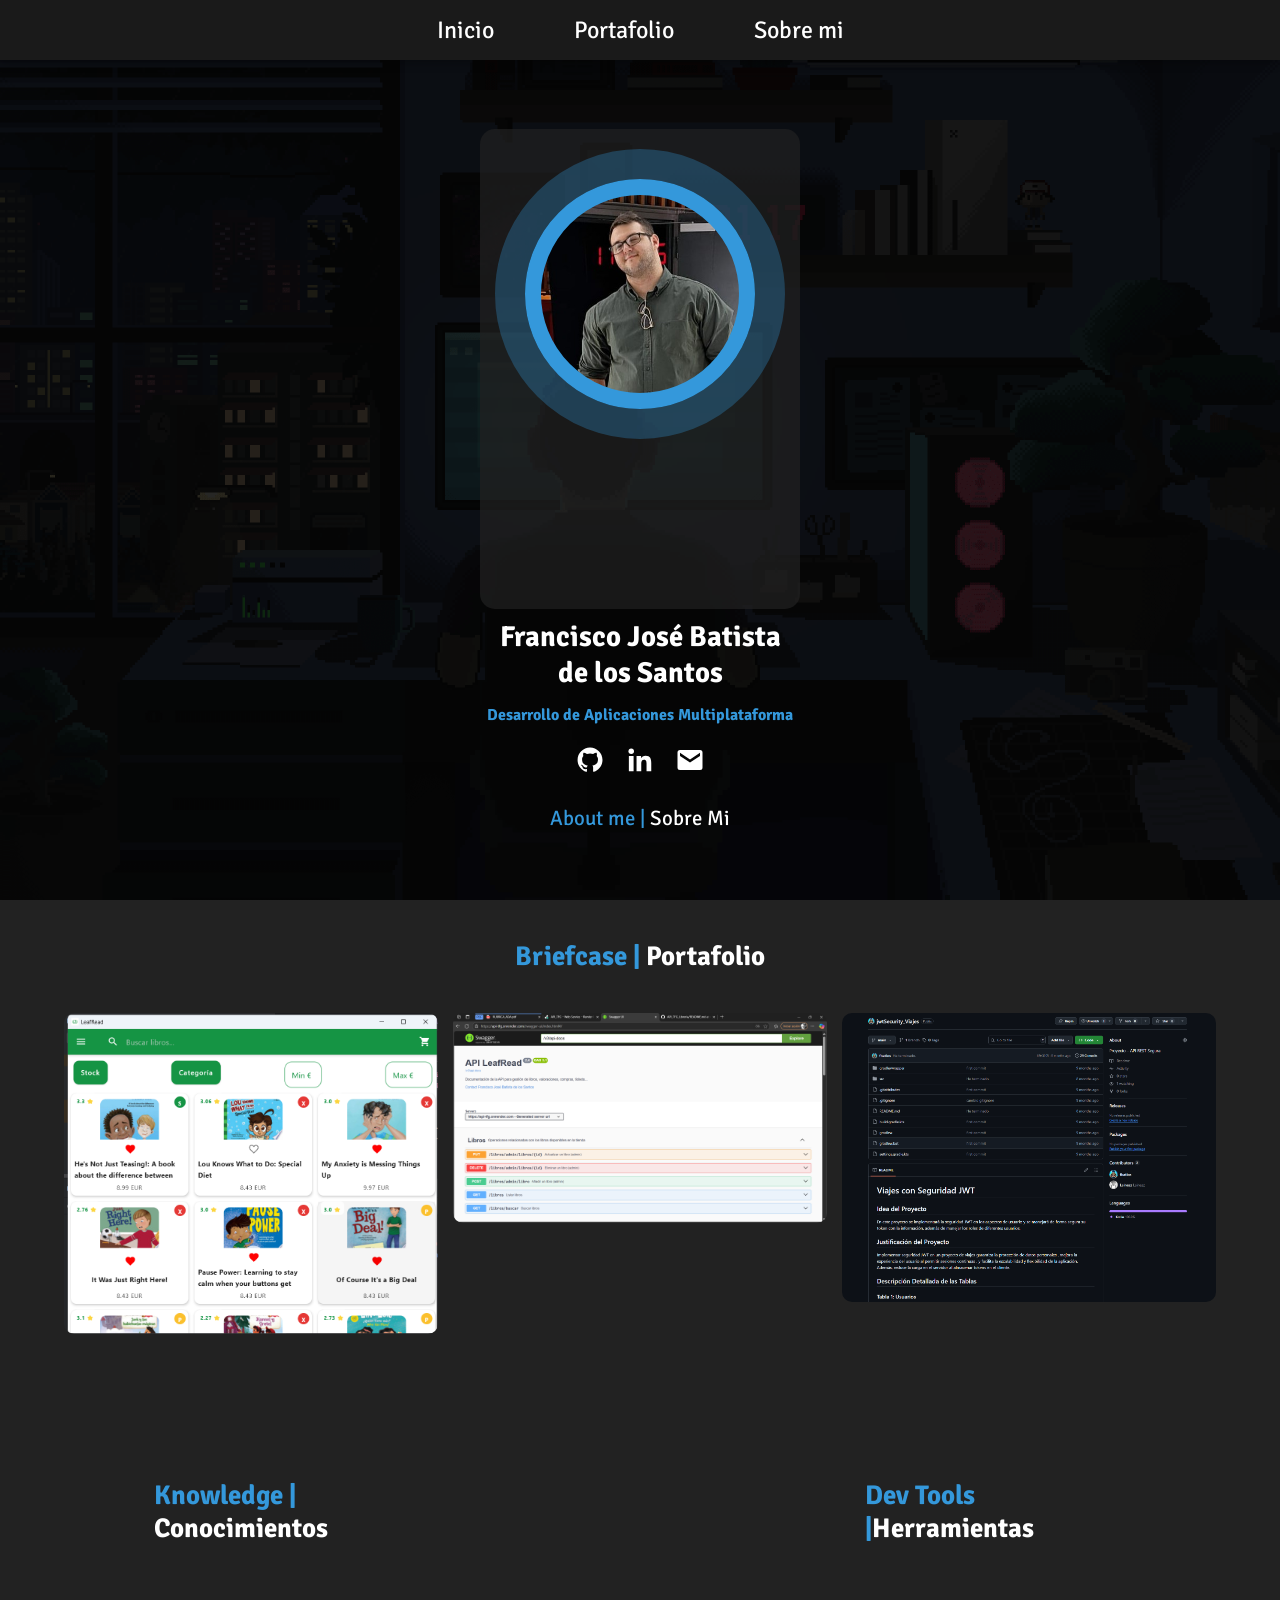
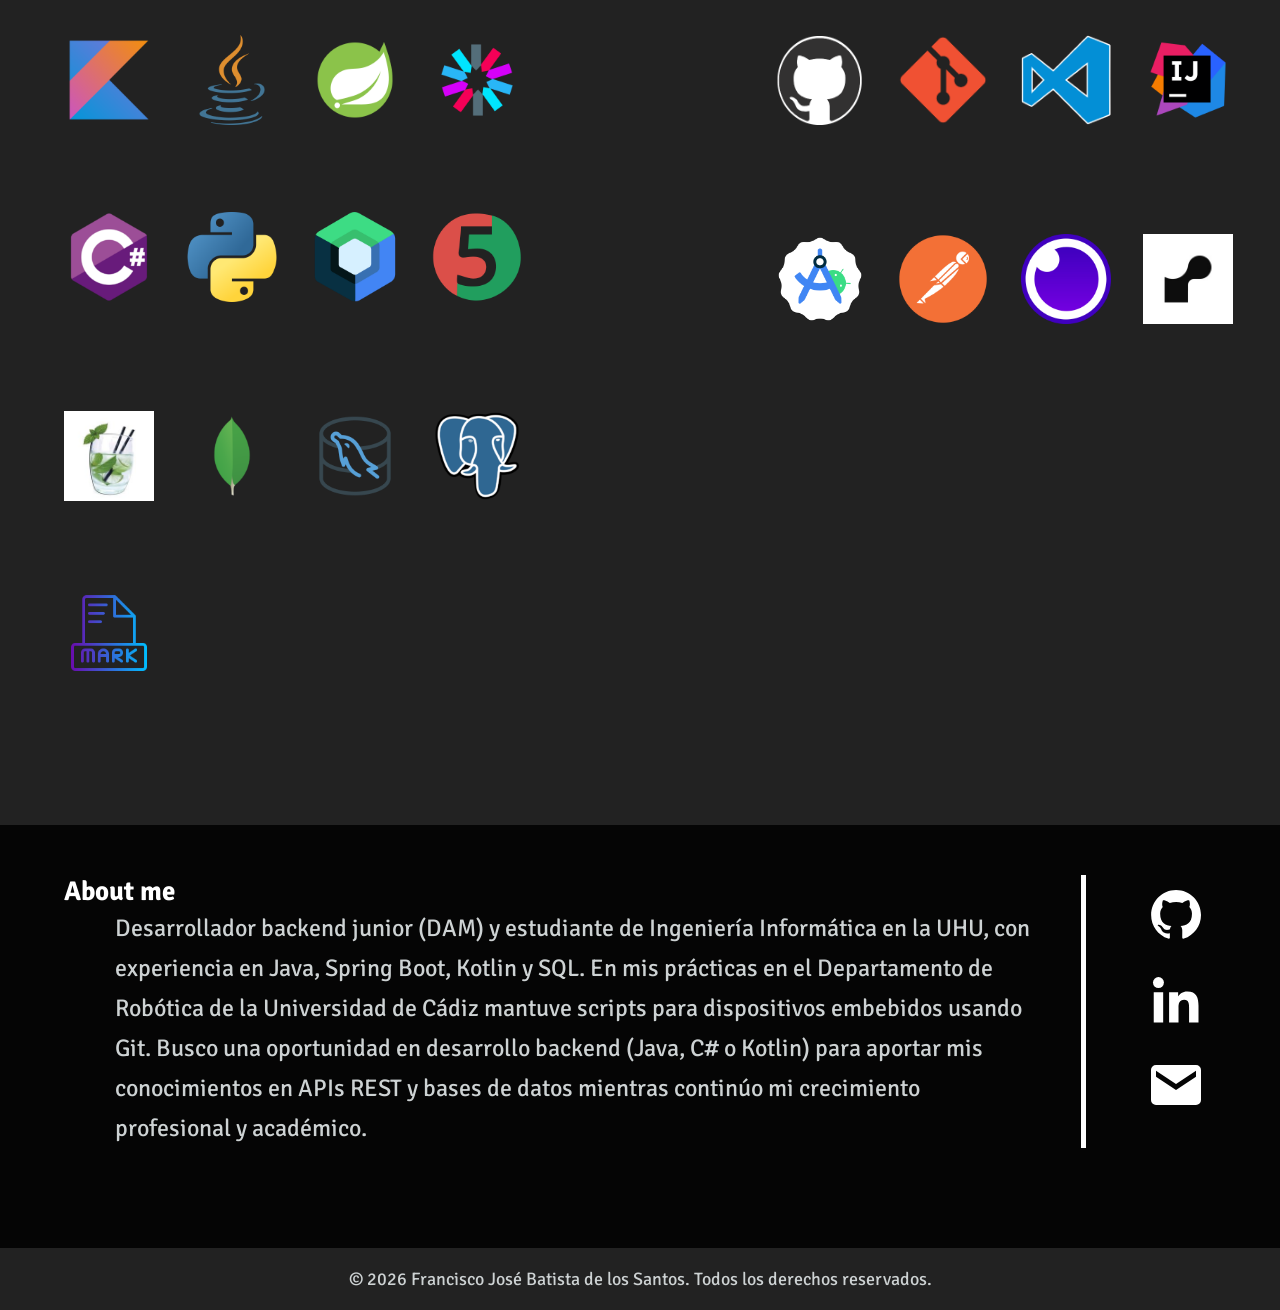
==== commit 371f4fe2: "Refactor index.html and style.css for improved layout and responsiveness" ====
--- a/index.html
+++ b/index.html
@@ -26,54 +26,65 @@
 <body>
 
     <header>
-    
         <div class="hero">
             <div class="navbar">
                 <nav>
                     <ul>
-                        <li><a href="#">Inicio</a></li>
-                        <li><a href="#">Portafolio</a></li>
-                        <li><a href="#">Sobre mi</a></li>
+                        <li><a href="#inicio">Inicio</a></li>
+                        <li><a href="#briefcase">Portafolio</a></li>
+                        <li><a href="#about-me">Sobre mi</a></li>
                     </ul>
                 </nav>
     
             </div>
-            <img src="./img/descarga.gif" alt="">
-        </div>
-    
-        <div class="perfil">
-            <div class="rectagunlo"></div>
-            <div class="circulo-trans"></div>
-            <div class="circulo"></div>
-            <div class="perfil-img"><img src="./img/perfilImg.jpg" alt=""></div>
-    
-            <div class="perfil-text">Francisco José Batista <p> de los Santos</div>
-            <div class="perfil-text-2"><span>Desarrollo de Aplicaciones Multiplataforma</span></div>
-    
-            <div class="contact-icon">
-    
-                <a href="https://github.com/fbatlos"><img src="./img/github.svg" alt=""></a>
-                <a href="https://www.linkedin.com/in/francisco-josé-batista-de-los-santos-4873212b0"><img src="./img/linkedin.svg" alt=""></a>
-                <a href="#NONE"><img src="./img/message.svg" alt=""></a>
-    
-            </div>
-            <div class="perfil-text-3"><a href="#about-me"><span>About me |</span> Sobre Mi</a></div>
-    
         </div>
     
     </header>
 
+    <section class="perfil-section" id="inicio">
+        <div class="perfil-card">
+            <div class="avatar-container">
+                <div class="rectagunlo"></div>
+                <div class="circulo-trans"></div>
+                <div class="circulo"></div>
+                <div class="perfil-img"><img src="./img/perfilImg.jpg" alt="Foto de Francisco José Batista"></div>
+            </div>
+    
+            <div class="perfil-info">
+                <h1 class="perfil-text">Francisco José Batista <br> de los Santos</h1>
+                <h2 class="perfil-text-2"><span>Desarrollo de Aplicaciones Multiplataforma</span></h2>
+        
+                <div class="contact-icon">
+                    <a href="https://github.com/fbatlos" target="_blank"><img src="./img/github.svg" alt="GitHub"></a>
+                    <a href="https://www.linkedin.com/in/francisco-josé-batista-de-los-santos-4873212b0" target="_blank"><img src="./img/linkedin.svg" alt="LinkedIn"></a>
+                    <a href="mailto:franbati1705@gmail.com"><img src="./img/message.svg" alt="Email"></a>
+                </div>
+                
+                <div class="perfil-text-3"><a href="#about-me"><span>About me |</span> Sobre Mi</a></div>
+            </div>
+        </div>
+        
+        <img src="./img/descarga.gif" alt="" class="bg-gif">
+    </section>
+    
     <section class="briefcase" id="briefcase">
     
         <div class="briefcase-section">
             <h2><span>Briefcase |</span> Portafolio</h2>
     
-            <div class="briefcase-grid">
-    
-                <div><img src="./img/tfg-libreria.png" alt="tfg"></div>
-                <div><img src="./img/demostracionSwagger.png" alt="swagger api"></div>
-                <div><img src="./img/jwt-learning.png" alt="jwt"></div>
-    
+           <div class="briefcase-grid">
+                <a href="https://github.com/fbatlos/KotlinLibreriaKMP" target="_blank">
+                    <img src="./img/tfg-libreria.png" alt="tfg">
+                </a>
+
+                <a href="https://github.com/fbatlos/API_TFG_Libreria" target="_blank">
+                    <img src="./img/demostracionSwagger.png" alt="swagger api">
+                </a>
+
+                <a href="https://github.com/fbatlos/SeguridadJWT_Kotlin" target="_blank">
+                    <img src="./img/jwt-learning.png" alt="jwt">
+                </a>
+
             </div>
         </div>
     
@@ -215,30 +226,35 @@
     
     </section>
     
-    <section class="about">
+    <section class="about" id="about-me">
     
         <div class="about-flex">
             <div class="about-info">
-                <p>Soy un joven programador apasionado por la tecnología y el
-                desarrollo de software. Formación en Desarrollo de
-                Aplicaciones Multiplataforma (Actualmente estoy en ingeniería informática), con experiencia en
-                Python, Java, Spring Boot, Kotlin, SQL, Git, HTML, CSS y
-                Jetpack Compose. Destaco por mi capacidad de análisis,
-                resolución de problemas y rápida adaptación a nuevas
-                tecnologías.</p>
-                <p><br>Proactivo, con buenas habilidades de
-                comunicación y trabajo en equipo.</p>
+                <h2>About me</h2>
+
+                <p>Desarrollador backend junior (DAM) y estudiante de Ingeniería Informática
+                     en la UHU, con experiencia en Java, Spring Boot, Kotlin y SQL. En mis 
+                     prácticas en el Departamento de Robótica de la Universidad de Cádiz mantuve 
+                     scripts para dispositivos embebidos usando Git. Busco una oportunidad en 
+                     desarrollo backend (Java, C# o Kotlin) para aportar mis conocimientos en APIs
+                      REST y bases de datos mientras continúo mi crecimiento profesional y 
+                      académico.</p>
+
             </div>
     
             <div class="social">
                 <a href="https://github.com/fbatlos"><img src="./img/github.svg" alt=""></a>
                  <a href="https://www.linkedin.com/in/francisco-josé-batista-de-los-santos-4873212b0"><img src="./img/linkedin.svg" alt=""></a>
-                <a href="#NONE"><img src="./img/message.svg" alt=""></a>
-            </div>
-        </div>
-    
-    
-    </section>
-    
+                <a href="mailto:franbati1705@gmail.com"><img src="./img/message.svg" alt=""></a>
+            </div>
+        </div>
+    
+    
+    </section>
+    
+    <footer>
+        <p>&copy; 2026 Francisco José Batista de los Santos. Todos los derechos reservados.</p>
+    </footer>
+
 </body>
 </html>
--- a/style.css
+++ b/style.css
@@ -2,6 +2,7 @@
     box-sizing: border-box;
     padding: 0;
     margin: 0;
+    scroll-behavior: smooth;
 }
 
 :root {
@@ -19,13 +20,26 @@
 }
 
 .navbar {
-    display: flex;
-    justify-content: flex-end;
+    position: fixed; 
+    top: 0;           
+    left: 0;         
+    width: 100%;      
+    z-index: 1000;    
+    
+    background-color: #1a1a1a; 
+    box-shadow: 0 2px 10px rgba(0, 0, 0, 0.3); 
 }
 
 .navbar ul {
     display: flex;
+    justify-content: center; 
     list-style: none;
+    padding: 15px 0;
+    margin: 0;
+}
+
+.navbar nav ul li {
+    margin: 0 20px;
 }
 
 .navbar a {
@@ -50,109 +64,169 @@
     height: 700px;
 }
 
-/* Perfil */
-
-span{
+/* Perfil Responsivo */
+
+span {
     color: var(--primary-color);
 }
 
-.perfil div{
-    position: absolute;
-}
-
-.perfil {
-    display: flex;
-    justify-content: center;
-}
-
-.rectagunlo{
+.perfil-section {
+    position: relative;
+    min-height: 100vh;
+    display: flex;
+    justify-content: center;
+    align-items: center;
+    background-color: var(--dark2-color);
+    padding: 120px 20px 60px 20px;
+    overflow: hidden;
+}
+
+
+.bg-gif {
+    position: absolute;
+    width: 100%;
+    height: 100%;
+    object-fit: cover;
+    top: 0;
+    left: 0;
+    opacity: 0.15; 
+    z-index: 1;
+}
+
+
+.perfil-card {
+    position: relative;
+    z-index: 10;
+    display: flex;
+    flex-direction: column;
+    align-items: center;
+    text-align: center;
+    width: 100%;
+    max-width: 450px;
+}
+
+
+.avatar-container {
+    position: relative;
     width: 320px;
-    height: 550px;
+    height: 340px;
+    display: flex;
+    justify-content: center;
+    margin-bottom: 20px;
+}
+
+.rectagunlo {
+    position: absolute;
+    width: 320px;
+    height: 480px; 
     background-color: var(--dark1-color);
     opacity: 0.7;
-    z-index: 10;
-    top: 70px;
-}
-
-.circulo{
-    width: 230px;
-    height: 230px;
-    border-radius: 50%;
-    border: solid 16px var(--primary-color);
-    z-index: 21;
-    top: 120px;
-
-}
-
-.circulo-trans{
+    z-index: 2;
+    top: 0;
+    border-radius: 15px;
+}
+
+.circulo-trans {
+    position: absolute;
     width: 290px;
     height: 290px;
     border-radius: 50%;
     border: solid 30px var(--primary-color);
     opacity: .3;
-    z-index: 19;
-    top:90px;
-}
-
-.perfil-img{
-   top: 134px;
-   z-index: 20;
-}
-
-.perfil-img img{
+    z-index: 3;
+    top: 20px;
+}
+
+.circulo {
+    position: absolute;
+    width: 230px;
+    height: 230px;
+    border-radius: 50%;
+    border: solid 16px var(--primary-color);
+    z-index: 5;
+    top: 50px;
+}
+
+.perfil-img {
+    position: absolute;
+    top: 65px;
+    z-index: 4;
+}
+
+.perfil-img img {
     width: 200px;
     height: 200px;
     border-radius: 50%;
-}
-
-
-.perfil-text{
-    font-size: 1.9rem;
+    object-fit: cover;
+}
+
+
+.perfil-info {
+    position: relative;
+    z-index: 10;
+    display: flex;
+    flex-direction: column;
+    align-items: center;
+    margin-top: 130px; 
+    width: 100%;
+    padding: 0 20px;
+}
+
+.perfil-text {
+    font-size: 1.8rem;
     color: var(--secondary-color);
-    top: 380px;
-    z-index: 11 ;
-
-}
-
-.perfil-text-2{
+    margin-bottom: 15px;
+    line-height: 2.2rem;
+}
+
+.perfil-text-2 {
     font-size: 1rem;
     color: var(--secondary-color);
-    top: 475px;
-    z-index: 11;
-}
-
-.perfil-text-3{
+    margin-bottom: 20px;
+}
+
+.contact-icon {
+    display: flex;
+    justify-content: center;
+    margin-bottom: 25px;
+}
+
+.contact-icon img {
+    width: 30px;
+    margin: 0 10px;
+    transition: transform 0.2s ease;
+}
+
+.contact-icon img:hover {
+    transform: scale(1.2);
+}
+
+.perfil-text-3 {
     font-size: 1.3rem;
-    color: var(--secondary-color);
-    top: 570px;
-    z-index: 11;
-}
-
-.perfil-text-3 a{
+}
+
+.perfil-text-3 a {
     color: var(--secondary-color);
     text-decoration: none;
-}
-
-.perfil-text-3 a:hover{
-    border-bottom: var(--primary-color) solid;
-}
-
-.contact-icon{
-    top: 520px;
-    z-index: 11;
-}
-
-.contact-icon img{
-    width: 30px;
-    margin: 0 10px;
-}
-
-.contact-icon img:hover{
-    transform: scale(1.2);
-    
-}
-
-
+    transition: border-bottom 0.2s ease;
+}
+
+.perfil-text-3 a:hover {
+    border-bottom: var(--primary-color) solid 2px;
+}
+
+/* Media Query para pantallas muy pequeñas */
+@media (max-width: 360px) {
+    .avatar-container {
+        transform: scale(0.85); 
+    }
+    .perfil-info {
+        margin-top: 80px;
+    }
+    .perfil-text {
+        font-size: 1.5rem;
+    }
+}
 /* Briefcase */
 
 .briefcase {
@@ -277,4 +351,13 @@
 
 .social img:hover {
     transform: scale(1.2);
+}
+
+/* footer */
+
+footer {
+    background-color: var(--dark1-color);
+    text-align: center;
+    padding: 20px;
+    color: var(--secondary-light-color);
 }
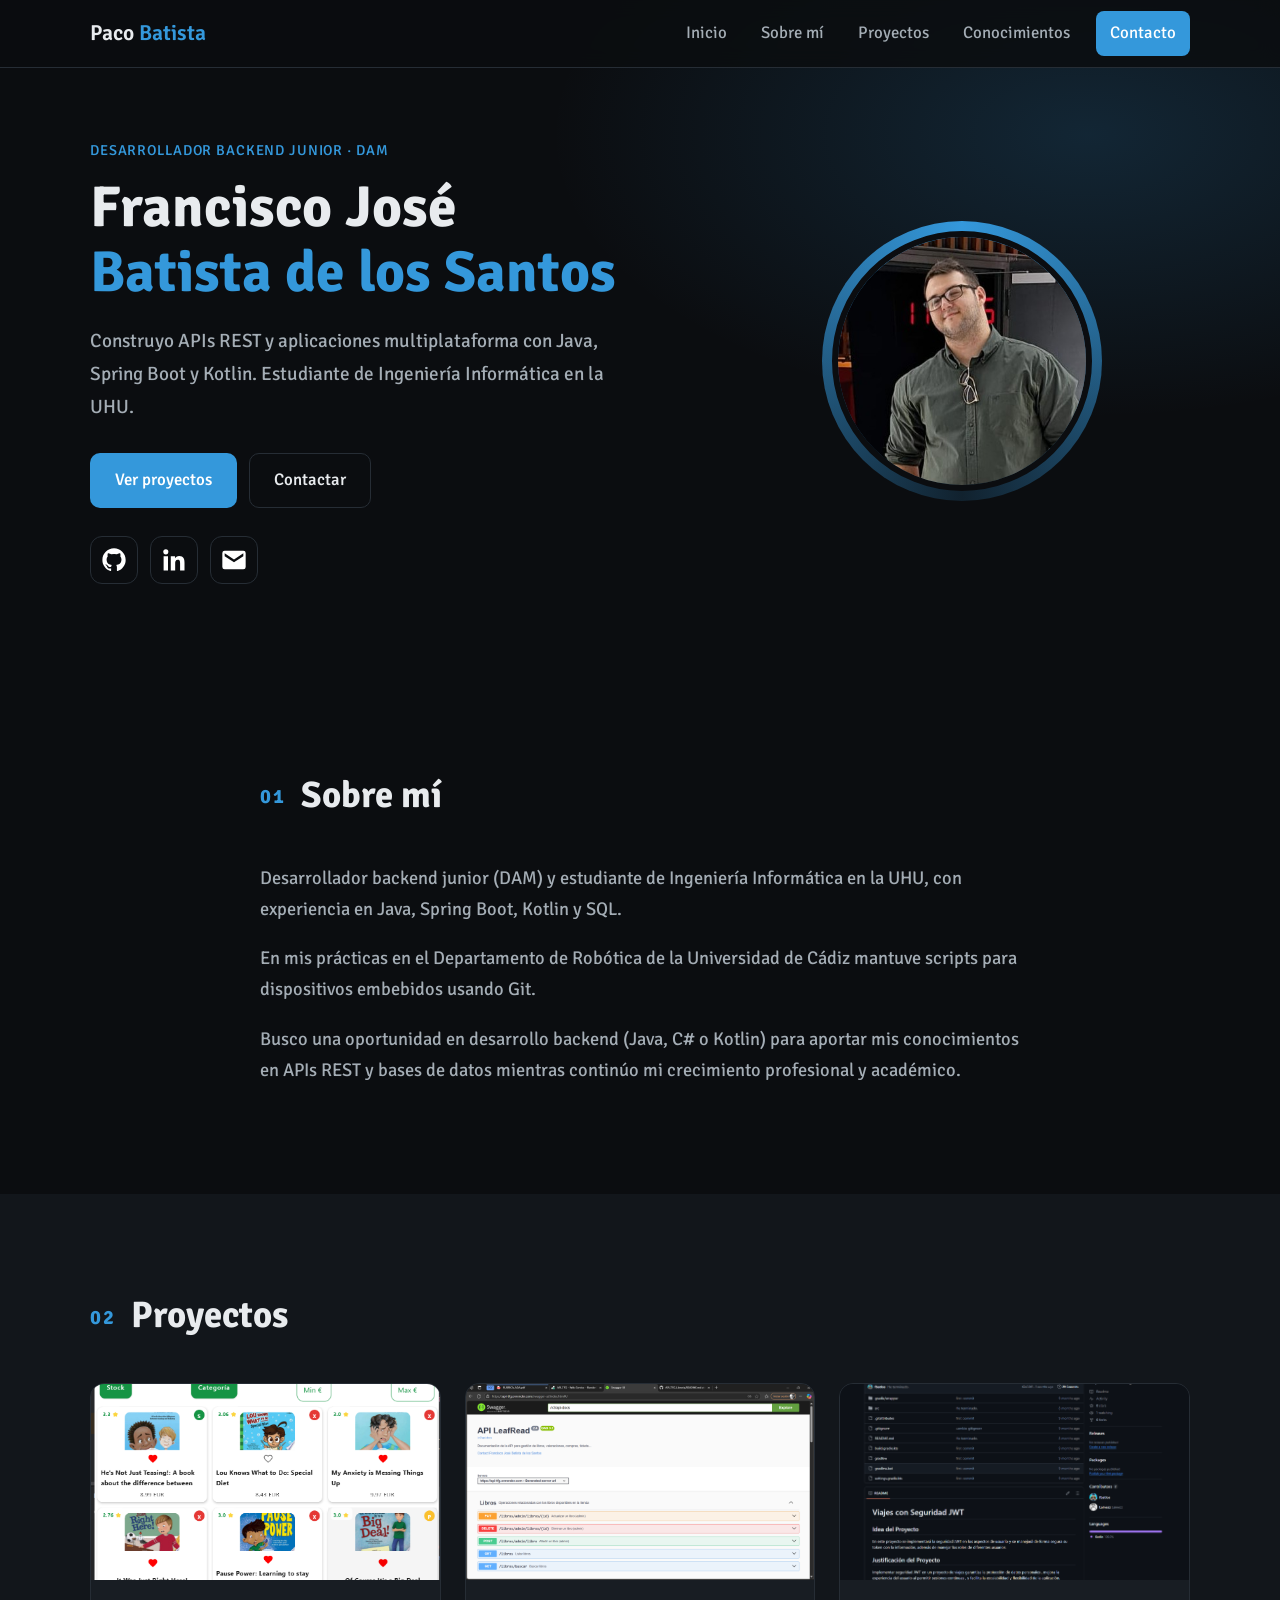
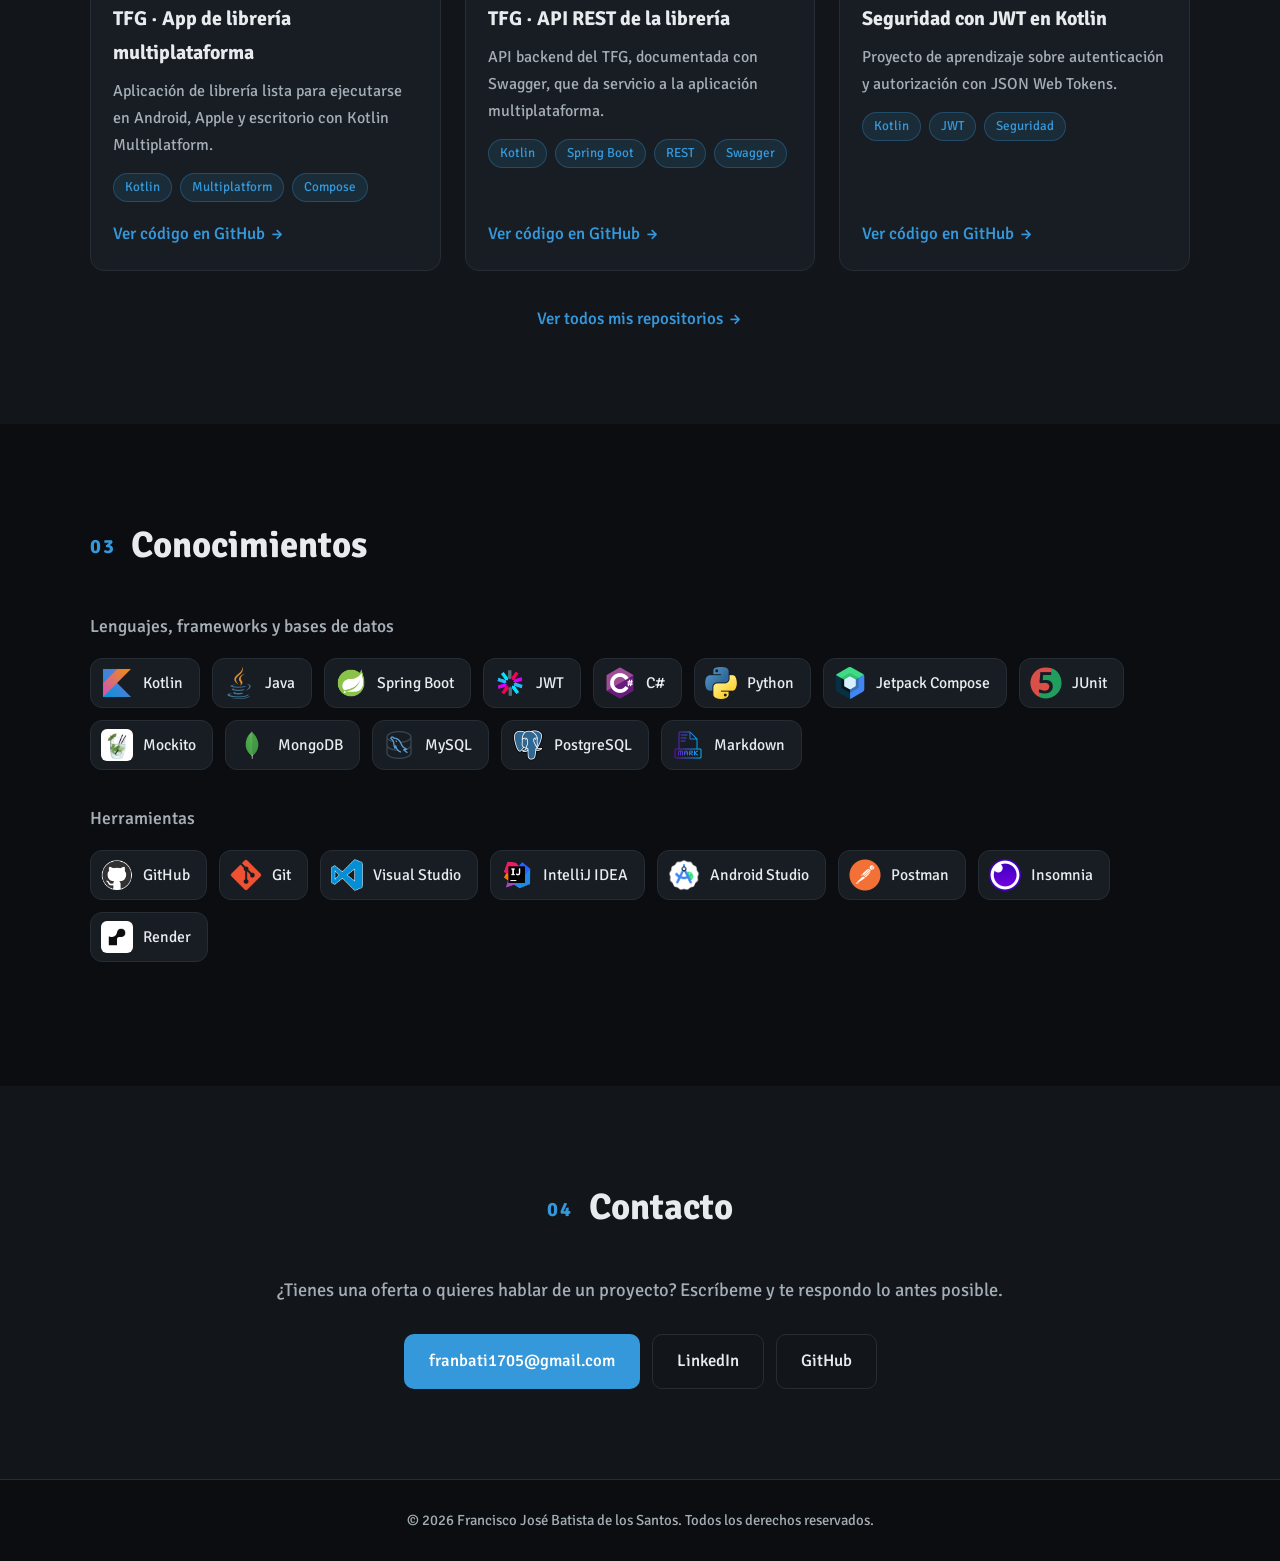
==== commit a0aa66aa: "Redesign portfolio: responsive layout, project cards and SEO fixes - Rewrite index.html/style.css wi" ====
--- a/index.html
+++ b/index.html
@@ -1,260 +1,227 @@
 <!DOCTYPE html>
-<html lang="en">
+<html lang="es">
 <head>
     <meta charset="UTF-8">
-    <meta http-equiv="X-UA-Compatible" content="IE=edge">
     <meta name="viewport" content="width=device-width, initial-scale=1.0">
 
-    <title>Francisco José Batista de los Santos - Portafolio</title>
-    <meta name="description" content="Portafolio web de Francisco José Batista de los Santos (Paco Batista), desarrollador DAM y programador.">
+    <title>Francisco José Batista de los Santos | Desarrollador Backend Junior</title>
+    <meta name="description" content="Portafolio de Francisco José Batista de los Santos (Paco Batista): desarrollador backend junior (DAM) con experiencia en Java, Spring Boot, Kotlin y SQL.">
     <meta name="author" content="Francisco José Batista de los Santos">
     <meta name="robots" content="index, follow">
-    <meta name="google-site-verification" content="V9QgSiKUlnUY0foyw1AYDyR2bO1hayaC3dq7-XpefSc" />
-
-    <!-- Open Graph -->
-    <meta property="og:title" content="Francisco José Batista de los Santos - Portafolio" />
-    <meta property="og:description" content="Portafolio web de Paco Batista, desarrollador DAM y programador." />
-    <meta property="og:url" content="https://fbatlos.github.io/Portafolio-Web/" />
-    <meta property="og:type" content="website" />
-    <meta property="og:image" content="./img/preview.jpg" />
-
-    <link rel="stylesheet" href="style.css">
+    <meta name="theme-color" content="#0b0d10">
+    <meta name="google-site-verification" content="V9QgSiKUlnUY0foyw1AYDyR2bO1hayaC3dq7-XpefSc">
+    <link rel="canonical" href="https://fbatlos.github.io/Portafolio-Web/">
+    <link rel="icon" type="image/jpeg" href="./img/perfilImg.jpg">
+
+    <!-- Open Graph / Twitter -->
+    <meta property="og:title" content="Francisco José Batista de los Santos | Desarrollador Backend Junior">
+    <meta property="og:description" content="Desarrollador backend junior (DAM) con experiencia en Java, Spring Boot, Kotlin y SQL.">
+    <meta property="og:url" content="https://fbatlos.github.io/Portafolio-Web/">
+    <meta property="og:type" content="website">
+    <meta property="og:locale" content="es_ES">
+    <meta property="og:image" content="https://fbatlos.github.io/Portafolio-Web/img/perfilImg.jpg">
+    <meta name="twitter:card" content="summary">
+
     <link rel="preconnect" href="https://fonts.googleapis.com">
     <link rel="preconnect" href="https://fonts.gstatic.com" crossorigin>
     <link href="https://fonts.googleapis.com/css2?family=Signika:wght@300..700&display=swap" rel="stylesheet">
+    <link rel="stylesheet" href="style.css">
 </head>
 <body>
 
-    <header>
-        <div class="hero">
-            <div class="navbar">
-                <nav>
-                    <ul>
-                        <li><a href="#inicio">Inicio</a></li>
-                        <li><a href="#briefcase">Portafolio</a></li>
-                        <li><a href="#about-me">Sobre mi</a></li>
+    <a class="skip-link" href="#main">Saltar al contenido</a>
+
+    <header class="site-header">
+        <div class="container nav-bar">
+            <a class="brand" href="#inicio" aria-label="Inicio">Paco <span>Batista</span></a>
+
+            <button class="nav-toggle" type="button" aria-label="Abrir menú" aria-expanded="false" aria-controls="menu">
+                <span></span><span></span><span></span>
+            </button>
+
+            <nav id="menu" class="nav-menu" aria-label="Principal">
+                <ul>
+                    <li><a href="#inicio">Inicio</a></li>
+                    <li><a href="#sobre-mi">Sobre mí</a></li>
+                    <li><a href="#proyectos">Proyectos</a></li>
+                    <li><a href="#conocimientos">Conocimientos</a></li>
+                    <li><a href="#contacto" class="nav-cta">Contacto</a></li>
+                </ul>
+            </nav>
+        </div>
+    </header>
+
+    <main id="main">
+
+        <!-- Hero -->
+        <section class="hero" id="inicio">
+            <div class="container hero-grid">
+                <div class="hero-text">
+                    <p class="eyebrow">Desarrollador backend junior · DAM</p>
+                    <h1>Francisco José <span>Batista de los Santos</span></h1>
+                    <p class="lead">Construyo APIs REST y aplicaciones multiplataforma con Java, Spring Boot y Kotlin. Estudiante de Ingeniería Informática en la UHU.</p>
+
+                    <div class="hero-actions">
+                        <a class="btn btn-primary" href="#proyectos">Ver proyectos</a>
+                        <a class="btn btn-ghost" href="#contacto">Contactar</a>
+                    </div>
+
+                    <ul class="social-list" aria-label="Redes">
+                        <li><a href="https://github.com/fbatlos" target="_blank" rel="noopener noreferrer" aria-label="GitHub"><img src="./img/github.svg" alt="" width="28" height="28"></a></li>
+                        <li><a href="https://www.linkedin.com/in/francisco-josé-batista-de-los-santos-4873212b0" target="_blank" rel="noopener noreferrer" aria-label="LinkedIn"><img src="./img/linkedin.svg" alt="" width="28" height="28"></a></li>
+                        <li><a href="mailto:franbati1705@gmail.com" aria-label="Enviar correo"><img src="./img/message.svg" alt="" width="28" height="28"></a></li>
                     </ul>
-                </nav>
-    
-            </div>
-        </div>
-    
-    </header>
-
-    <section class="perfil-section" id="inicio">
-        <div class="perfil-card">
-            <div class="avatar-container">
-                <div class="rectagunlo"></div>
-                <div class="circulo-trans"></div>
-                <div class="circulo"></div>
-                <div class="perfil-img"><img src="./img/perfilImg.jpg" alt="Foto de Francisco José Batista"></div>
-            </div>
-    
-            <div class="perfil-info">
-                <h1 class="perfil-text">Francisco José Batista <br> de los Santos</h1>
-                <h2 class="perfil-text-2"><span>Desarrollo de Aplicaciones Multiplataforma</span></h2>
-        
-                <div class="contact-icon">
-                    <a href="https://github.com/fbatlos" target="_blank"><img src="./img/github.svg" alt="GitHub"></a>
-                    <a href="https://www.linkedin.com/in/francisco-josé-batista-de-los-santos-4873212b0" target="_blank"><img src="./img/linkedin.svg" alt="LinkedIn"></a>
-                    <a href="mailto:franbati1705@gmail.com"><img src="./img/message.svg" alt="Email"></a>
-                </div>
-                
-                <div class="perfil-text-3"><a href="#about-me"><span>About me |</span> Sobre Mi</a></div>
-            </div>
-        </div>
-        
-        <img src="./img/descarga.gif" alt="" class="bg-gif">
-    </section>
-    
-    <section class="briefcase" id="briefcase">
-    
-        <div class="briefcase-section">
-            <h2><span>Briefcase |</span> Portafolio</h2>
-    
-           <div class="briefcase-grid">
-                <a href="https://github.com/fbatlos/KotlinLibreriaKMP" target="_blank">
-                    <img src="./img/tfg-libreria.png" alt="tfg">
-                </a>
-
-                <a href="https://github.com/fbatlos/API_TFG_Libreria" target="_blank">
-                    <img src="./img/demostracionSwagger.png" alt="swagger api">
-                </a>
-
-                <a href="https://github.com/fbatlos/SeguridadJWT_Kotlin" target="_blank">
-                    <img src="./img/jwt-learning.png" alt="jwt">
-                </a>
-
-            </div>
-        </div>
-    
-    </section>
-    
-    
-    <section class="skills">
-        <div class="skill">
-    
-            <div class="knowledge-part">
-    
-                <h2><span>Knowledge |</span> Conocimientos</h2>
-                <div class="knowledge">
-    
-                    <div>
-                        <img src="./img/file_type_kotlin_icon_130487.png" alt="">
-                        <h3>Kotlin</h3>
+                </div>
+
+                <div class="hero-photo">
+                    <div class="photo-ring">
+                        <img src="./img/perfilImg.jpg" alt="Foto de Francisco José Batista de los Santos" width="260" height="260">
                     </div>
-    
-                    <div>
-                        <img src="./img/java.png" alt="">
-                        <h3>Java</h3>
-                    </div>
-    
-                    <div>
-                        <img src="./img/spring-icon.png" alt="">
-                        <h3>Spring Boot</h3>
-                    </div>
-    
-                    <div>
-                        <img src="./img/jwt-logo.png" alt="">
-                        <h3>JWT</h3>
-                    </div>
-    
-                    <div>
-                        <img src="./img/csharp_original_logo_icon_146578.png" alt="">
-                        <h3>C#</h3>
-                    </div>
-    
-                    <div>
-                        <img src="./img/python.png" alt="">
-                        <h3>Python</h3>
-                    </div>
-    
-                    <div>
-                        <img src="./img/jetpackcompose-original-8x.png" alt="">
-                        <h3>Jetpack Compose</h3>
-                    </div>
-    
-                    <div>
-                        <img src="./img/junit-logo.png" alt="">
-                        <h3>JUnit</h3>
-                    </div>
-                    
-                    <div>
-                        <img src="./img/mockito-icon.jpeg" alt="">
-                        <h3>Mockito</h3>
-                    </div>
-    
-                    <div>
-                        <img src="./img/file_type_mongo_icon_130383.png" alt="">
-                        <h3>Mongo BD</h3>
-                    </div>
-    
-                    <div>
-                        <img src="./img/mysql-database.png" alt="">
-                        <h3>MySQL</h3>
-                    </div>
-    
-                    <div>
-                        <img src="./img/postgresql_original_logo_icon_146391.png" alt="">
-                        <h3>Postgres</h3>
-                    </div>
-    
-                    <div>
-                        <img src="./img/markdown.png" alt="">
-                        <h3>Markdown</h3>
-                    </div>
-    
-    
-                </div>
-    
-            </div>
-    
-            <div class="tools-part">
-    
-                <h2><span>Dev Tools |</span>Herramientas</h2>
-                <div class="tools">
-    
-                    <div>
-                        <img src="./img/github-icon.png" alt="">
-                        <h3>GitHub</h3>
-                    </div>
-    
-                    <div>
-                        <img src="./img/git-icon.png" alt="">
-                        <h3>Git</h3>
-                    </div>
-    
-                    <div>
-                        <img src="./img/vsc-icon.png" alt="">
-                        <h3>Visual Studio</h3>
-                    </div>
-    
-                    <div>
-                        <img src="./img/intellij-idea-logo.png" alt="">
-                        <h3>IntelliJ</h3>
-                    </div>
-    
-                    <div>
-                        <img src="./img/Android_Studio_icon.png" alt="">
-                        <h3>Android Studio</h3>
-                    </div>
-    
-                    <div>
-                        <img src="./img/postman-logo.png" alt="">
-                        <h3>Postman</h3>
-                    </div>
-    
-                    <div>
-                        <img src="./img/insomnia-logo.png" alt="">
-                        <h3>Insomnia</h3>
-                    </div>
-    
-                    <div>
-                        <img src="./img/render.jpeg" alt="">
-                        <h3>Render</h3>
-                    </div>
-    
-    
-                </div>
-    
-            </div>
-    
-        </div>
-    
-    
-    
-    
-    </section>
-    
-    <section class="about" id="about-me">
-    
-        <div class="about-flex">
-            <div class="about-info">
-                <h2>About me</h2>
-
-                <p>Desarrollador backend junior (DAM) y estudiante de Ingeniería Informática
-                     en la UHU, con experiencia en Java, Spring Boot, Kotlin y SQL. En mis 
-                     prácticas en el Departamento de Robótica de la Universidad de Cádiz mantuve 
-                     scripts para dispositivos embebidos usando Git. Busco una oportunidad en 
-                     desarrollo backend (Java, C# o Kotlin) para aportar mis conocimientos en APIs
-                      REST y bases de datos mientras continúo mi crecimiento profesional y 
-                      académico.</p>
-
-            </div>
-    
-            <div class="social">
-                <a href="https://github.com/fbatlos"><img src="./img/github.svg" alt=""></a>
-                 <a href="https://www.linkedin.com/in/francisco-josé-batista-de-los-santos-4873212b0"><img src="./img/linkedin.svg" alt=""></a>
-                <a href="mailto:franbati1705@gmail.com"><img src="./img/message.svg" alt=""></a>
-            </div>
-        </div>
-    
-    
-    </section>
-    
-    <footer>
-        <p>&copy; 2026 Francisco José Batista de los Santos. Todos los derechos reservados.</p>
+                </div>
+            </div>
+        </section>
+
+        <!-- Sobre mí -->
+        <section class="section" id="sobre-mi">
+            <div class="container narrow">
+                <h2 class="section-title"><span>01</span> Sobre mí</h2>
+                <p class="about-text">Desarrollador backend junior (DAM) y estudiante de Ingeniería Informática en la UHU, con experiencia en Java, Spring Boot, Kotlin y SQL.</p>
+                <p class="about-text">En mis prácticas en el Departamento de Robótica de la Universidad de Cádiz mantuve scripts para dispositivos embebidos usando Git.</p>
+                <p class="about-text">Busco una oportunidad en desarrollo backend (Java, C# o Kotlin) para aportar mis conocimientos en APIs REST y bases de datos mientras continúo mi crecimiento profesional y académico.</p>
+            </div>
+        </section>
+
+        <!-- Proyectos -->
+        <section class="section section-alt" id="proyectos">
+            <div class="container">
+                <h2 class="section-title"><span>02</span> Proyectos</h2>
+
+                <div class="project-grid">
+
+                    <article class="card">
+                        <a class="card-media" href="https://github.com/fbatlos/KotlinLibreriaKMP" target="_blank" rel="noopener noreferrer" tabindex="-1" aria-hidden="true">
+                            <img src="./img/tfg-libreria.png" alt="" loading="lazy" width="600" height="340">
+                        </a>
+                        <div class="card-body">
+                            <h3>TFG · App de librería multiplataforma</h3>
+                            <p>Aplicación de librería lista para ejecutarse en Android, Apple y escritorio con Kotlin Multiplatform.</p>
+                            <ul class="tags">
+                                <li>Kotlin</li><li>Multiplatform</li><li>Compose</li>
+                            </ul>
+                            <a class="card-link" href="https://github.com/fbatlos/KotlinLibreriaKMP" target="_blank" rel="noopener noreferrer">Ver código en GitHub <span aria-hidden="true">→</span></a>
+                        </div>
+                    </article>
+
+                    <article class="card">
+                        <a class="card-media" href="https://github.com/fbatlos/API_TFG_Libreria" target="_blank" rel="noopener noreferrer" tabindex="-1" aria-hidden="true">
+                            <img src="./img/demostracionSwagger.png" alt="" loading="lazy" width="600" height="340">
+                        </a>
+                        <div class="card-body">
+                            <h3>TFG · API REST de la librería</h3>
+                            <p>API backend del TFG, documentada con Swagger, que da servicio a la aplicación multiplataforma.</p>
+                            <ul class="tags">
+                                <li>Kotlin</li><li>Spring Boot</li><li>REST</li><li>Swagger</li>
+                            </ul>
+                            <a class="card-link" href="https://github.com/fbatlos/API_TFG_Libreria" target="_blank" rel="noopener noreferrer">Ver código en GitHub <span aria-hidden="true">→</span></a>
+                        </div>
+                    </article>
+
+                    <article class="card">
+                        <a class="card-media" href="https://github.com/fbatlos/SeguridadJWT_Kotlin" target="_blank" rel="noopener noreferrer" tabindex="-1" aria-hidden="true">
+                            <img src="./img/jwt-learning.png" alt="" loading="lazy" width="600" height="340">
+                        </a>
+                        <div class="card-body">
+                            <h3>Seguridad con JWT en Kotlin</h3>
+                            <p>Proyecto de aprendizaje sobre autenticación y autorización con JSON Web Tokens.</p>
+                            <ul class="tags">
+                                <li>Kotlin</li><li>JWT</li><li>Seguridad</li>
+                            </ul>
+                            <a class="card-link" href="https://github.com/fbatlos/SeguridadJWT_Kotlin" target="_blank" rel="noopener noreferrer">Ver código en GitHub <span aria-hidden="true">→</span></a>
+                        </div>
+                    </article>
+
+                </div>
+
+                <p class="more"><a href="https://github.com/fbatlos?tab=repositories" target="_blank" rel="noopener noreferrer">Ver todos mis repositorios <span aria-hidden="true">→</span></a></p>
+            </div>
+        </section>
+
+        <!-- Conocimientos -->
+        <section class="section" id="conocimientos">
+            <div class="container">
+                <h2 class="section-title"><span>03</span> Conocimientos</h2>
+
+                <h3 class="group-title">Lenguajes, frameworks y bases de datos</h3>
+                <ul class="chips">
+                    <li><img src="./img/file_type_kotlin_icon_130487.png" alt="" width="32" height="32" loading="lazy">Kotlin</li>
+                    <li><img src="./img/java.png" alt="" width="32" height="32" loading="lazy">Java</li>
+                    <li><img src="./img/spring-icon.png" alt="" width="32" height="32" loading="lazy">Spring Boot</li>
+                    <li><img src="./img/jwt-logo.png" alt="" width="32" height="32" loading="lazy">JWT</li>
+                    <li><img src="./img/csharp_original_logo_icon_146578.png" alt="" width="32" height="32" loading="lazy">C#</li>
+                    <li><img src="./img/python.png" alt="" width="32" height="32" loading="lazy">Python</li>
+                    <li><img src="./img/jetpackcompose-original-8x.png" alt="" width="32" height="32" loading="lazy">Jetpack Compose</li>
+                    <li><img src="./img/junit-logo.png" alt="" width="32" height="32" loading="lazy">JUnit</li>
+                    <li><img src="./img/mockito-icon.jpeg" alt="" width="32" height="32" loading="lazy">Mockito</li>
+                    <li><img src="./img/file_type_mongo_icon_130383.png" alt="" width="32" height="32" loading="lazy">MongoDB</li>
+                    <li><img src="./img/mysql-database.png" alt="" width="32" height="32" loading="lazy">MySQL</li>
+                    <li><img src="./img/postgresql_original_logo_icon_146391.png" alt="" width="32" height="32" loading="lazy">PostgreSQL</li>
+                    <li><img src="./img/markdown.png" alt="" width="32" height="32" loading="lazy">Markdown</li>
+                </ul>
+
+                <h3 class="group-title">Herramientas</h3>
+                <ul class="chips">
+                    <li><img src="./img/github-icon.png" alt="" width="32" height="32" loading="lazy">GitHub</li>
+                    <li><img src="./img/git-icon.png" alt="" width="32" height="32" loading="lazy">Git</li>
+                    <li><img src="./img/vsc-icon.png" alt="" width="32" height="32" loading="lazy">Visual Studio</li>
+                    <li><img src="./img/intellij-idea-logo.png" alt="" width="32" height="32" loading="lazy">IntelliJ IDEA</li>
+                    <li><img src="./img/Android_Studio_icon.png" alt="" width="32" height="32" loading="lazy">Android Studio</li>
+                    <li><img src="./img/postman-logo.png" alt="" width="32" height="32" loading="lazy">Postman</li>
+                    <li><img src="./img/insomnia-logo.png" alt="" width="32" height="32" loading="lazy">Insomnia</li>
+                    <li><img src="./img/render.jpeg" alt="" width="32" height="32" loading="lazy">Render</li>
+                </ul>
+            </div>
+        </section>
+
+        <!-- Contacto -->
+        <section class="section section-alt" id="contacto">
+            <div class="container narrow contact">
+                <h2 class="section-title"><span>04</span> Contacto</h2>
+                <p class="about-text">¿Tienes una oferta o quieres hablar de un proyecto? Escríbeme y te respondo lo antes posible.</p>
+                <div class="hero-actions center">
+                    <a class="btn btn-primary" href="mailto:franbati1705@gmail.com">franbati1705@gmail.com</a>
+                    <a class="btn btn-ghost" href="https://www.linkedin.com/in/francisco-josé-batista-de-los-santos-4873212b0" target="_blank" rel="noopener noreferrer">LinkedIn</a>
+                    <a class="btn btn-ghost" href="https://github.com/fbatlos" target="_blank" rel="noopener noreferrer">GitHub</a>
+                </div>
+            </div>
+        </section>
+
+    </main>
+
+    <footer class="site-footer">
+        <p>&copy; <span id="year">2026</span> Francisco José Batista de los Santos. Todos los derechos reservados.</p>
     </footer>
 
+    <script>
+        (function () {
+            var toggle = document.querySelector('.nav-toggle');
+            var menu = document.getElementById('menu');
+            var year = document.getElementById('year');
+            if (year) { year.textContent = new Date().getFullYear(); }
+            if (!toggle || !menu) { return; }
+
+            function setOpen(open) {
+                menu.classList.toggle('open', open);
+                toggle.setAttribute('aria-expanded', String(open));
+                toggle.setAttribute('aria-label', open ? 'Cerrar menú' : 'Abrir menú');
+            }
+
+            toggle.addEventListener('click', function () {
+                setOpen(!menu.classList.contains('open'));
+            });
+            menu.addEventListener('click', function (e) {
+                if (e.target.tagName === 'A') { setOpen(false); }
+            });
+        })();
+    </script>
 </body>
 </html>
--- a/style.css
+++ b/style.css
@@ -1,363 +1,529 @@
-*{
+*,
+*::before,
+*::after {
     box-sizing: border-box;
+    margin: 0;
     padding: 0;
-    margin: 0;
+}
+
+:root {
+    --primary: #3498db;
+    --primary-dark: #2677ad;
+    --text: #e8ebee;
+    --text-muted: #a4adb5;
+    --bg: #0b0d10;
+    --bg-alt: #12161b;
+    --surface: #181d23;
+    --border: #262d35;
+    --radius: 14px;
+    --header-h: 68px;
+}
+
+html {
     scroll-behavior: smooth;
-}
-
-:root {
-    --primary-color: #3498db;
-    --secondary-color: #ffffff;
-    --secondary-light-color: #cdd2d3;
-    --dark1-color: #222222;
-    --dark2-color: #050505;
+    scroll-padding-top: var(--header-h);
 }
 
 body {
-    font-size: 18px;
-    font-family: 'Signika', sans-serif;
-    color: var(--secondary-color);
-}
-
-.navbar {
-    position: fixed; 
-    top: 0;           
-    left: 0;         
-    width: 100%;      
-    z-index: 1000;    
-    
-    background-color: #1a1a1a; 
-    box-shadow: 0 2px 10px rgba(0, 0, 0, 0.3); 
-}
-
-.navbar ul {
-    display: flex;
-    justify-content: center; 
+    font-family: 'Signika', system-ui, -apple-system, 'Segoe UI', sans-serif;
+    font-size: 1.05rem;
+    line-height: 1.7;
+    color: var(--text);
+    background: var(--bg);
+    -webkit-font-smoothing: antialiased;
+}
+
+img {
+    display: block;
+    max-width: 100%;
+}
+
+ul {
     list-style: none;
-    padding: 15px 0;
-    margin: 0;
-}
-
-.navbar nav ul li {
-    margin: 0 20px;
-}
-
-.navbar a {
-    font-size: 1.5rem;
-    padding: 10px;
+}
+
+a {
+    color: inherit;
+}
+
+:focus-visible {
+    outline: 3px solid var(--primary);
+    outline-offset: 3px;
+    border-radius: 4px;
+}
+
+.container {
+    width: min(1100px, 100% - 40px);
+    margin-inline: auto;
+}
+
+.narrow {
+    width: min(760px, 100% - 40px);
+}
+
+.skip-link {
+    position: absolute;
+    left: 12px;
+    top: -60px;
+    z-index: 2000;
+    background: var(--primary);
+    color: #fff;
+    padding: 10px 16px;
+    border-radius: 8px;
     text-decoration: none;
-    color: white;
-    margin: 10px;
-}
-
-.navbar a:hover {
-    border-bottom: var(--primary-color) solid;
-}
-
-.hero {
-    background-color: var(--dark2-color);
-    position: relative;
-}
-
-.hero img {
-    width: 100%;
-    height: 700px;
-}
-
-/* Perfil Responsivo */
-
-span {
-    color: var(--primary-color);
-}
-
-.perfil-section {
-    position: relative;
-    min-height: 100vh;
-    display: flex;
+}
+
+.skip-link:focus {
+    top: 12px;
+}
+
+/* Header */
+
+.site-header {
+    position: fixed;
+    inset: 0 0 auto 0;
+    z-index: 1000;
+    height: var(--header-h);
+    background: rgba(11, 13, 16, 0.85);
+    backdrop-filter: blur(10px);
+    -webkit-backdrop-filter: blur(10px);
+    border-bottom: 1px solid var(--border);
+}
+
+.nav-bar {
+    height: 100%;
+    display: flex;
+    align-items: center;
+    justify-content: space-between;
+}
+
+.brand {
+    font-size: 1.35rem;
+    font-weight: 600;
+    text-decoration: none;
+}
+
+.brand span,
+.hero h1 span,
+.section-title span {
+    color: var(--primary);
+}
+
+.nav-menu ul {
+    display: flex;
+    align-items: center;
+    gap: 6px;
+}
+
+.nav-menu a {
+    display: block;
+    padding: 8px 14px;
+    border-radius: 8px;
+    text-decoration: none;
+    color: var(--text-muted);
+    transition: color 0.2s, background 0.2s;
+}
+
+.nav-menu a:hover {
+    color: var(--text);
+    background: var(--surface);
+}
+
+.nav-menu a.nav-cta {
+    color: #fff;
+    background: var(--primary);
+    margin-left: 6px;
+}
+
+.nav-menu a.nav-cta:hover {
+    background: var(--primary-dark);
+}
+
+.nav-toggle {
+    display: none;
+    width: 44px;
+    height: 44px;
+    background: none;
+    border: 1px solid var(--border);
+    border-radius: 10px;
+    cursor: pointer;
+    flex-direction: column;
     justify-content: center;
     align-items: center;
-    background-color: var(--dark2-color);
-    padding: 120px 20px 60px 20px;
+    gap: 5px;
+}
+
+.nav-toggle span {
+    width: 20px;
+    height: 2px;
+    background: var(--text);
+    border-radius: 2px;
+}
+
+/* Hero */
+
+.hero {
+    padding: calc(var(--header-h) + 70px) 0 90px;
+    background:
+        radial-gradient(60% 60% at 85% 20%, rgba(52, 152, 219, 0.18), transparent 70%),
+        var(--bg);
+}
+
+.hero-grid {
+    display: grid;
+    grid-template-columns: 1.3fr 1fr;
+    align-items: center;
+    gap: 50px;
+}
+
+.eyebrow {
+    color: var(--primary);
+    font-weight: 500;
+    letter-spacing: 0.06em;
+    text-transform: uppercase;
+    font-size: 0.9rem;
+    margin-bottom: 14px;
+}
+
+.hero h1 {
+    font-size: clamp(2.2rem, 5vw, 3.6rem);
+    line-height: 1.12;
+    margin-bottom: 20px;
+}
+
+.hero h1 span {
+    display: block;
+}
+
+.lead {
+    font-size: 1.2rem;
+    color: var(--text-muted);
+    max-width: 560px;
+    margin-bottom: 30px;
+}
+
+.hero-actions {
+    display: flex;
+    flex-wrap: wrap;
+    gap: 12px;
+    margin-bottom: 28px;
+}
+
+.hero-actions.center {
+    justify-content: center;
+    margin-top: 28px;
+    margin-bottom: 0;
+}
+
+.btn {
+    display: inline-block;
+    padding: 12px 24px;
+    border-radius: 10px;
+    font-weight: 500;
+    text-decoration: none;
+    border: 1px solid transparent;
+    transition: transform 0.2s, background 0.2s, border-color 0.2s;
+}
+
+.btn:hover {
+    transform: translateY(-2px);
+}
+
+.btn-primary {
+    background: var(--primary);
+    color: #fff;
+}
+
+.btn-primary:hover {
+    background: var(--primary-dark);
+}
+
+.btn-ghost {
+    border-color: var(--border);
+    color: var(--text);
+}
+
+.btn-ghost:hover {
+    border-color: var(--primary);
+}
+
+.social-list {
+    display: flex;
+    gap: 12px;
+}
+
+.social-list a {
+    display: grid;
+    place-items: center;
+    width: 48px;
+    height: 48px;
+    border: 1px solid var(--border);
+    border-radius: 12px;
+    transition: transform 0.2s, border-color 0.2s;
+}
+
+.social-list a:hover {
+    transform: translateY(-3px);
+    border-color: var(--primary);
+}
+
+.hero-photo {
+    display: flex;
+    justify-content: center;
+}
+
+.photo-ring {
+    padding: 10px;
+    border-radius: 50%;
+    background: conic-gradient(var(--primary), rgba(52, 152, 219, 0.15), var(--primary));
+}
+
+.photo-ring img {
+    width: min(260px, 60vw);
+    height: min(260px, 60vw);
+    border-radius: 50%;
+    object-fit: cover;
+    border: 6px solid var(--bg);
+}
+
+/* Sections */
+
+.section {
+    padding: 90px 0;
+}
+
+.section-alt {
+    background: var(--bg-alt);
+}
+
+.section-title {
+    font-size: clamp(1.7rem, 3.5vw, 2.3rem);
+    margin-bottom: 36px;
+}
+
+.section-title span {
+    font-size: 0.55em;
+    vertical-align: middle;
+    margin-right: 8px;
+    letter-spacing: 0.08em;
+}
+
+.about-text {
+    color: var(--text-muted);
+    font-size: 1.15rem;
+    margin-bottom: 18px;
+}
+
+/* Projects */
+
+.project-grid {
+    display: grid;
+    grid-template-columns: repeat(auto-fit, minmax(290px, 1fr));
+    gap: 24px;
+}
+
+.card {
+    display: flex;
+    flex-direction: column;
+    background: var(--surface);
+    border: 1px solid var(--border);
+    border-radius: var(--radius);
     overflow: hidden;
-}
-
-
-.bg-gif {
-    position: absolute;
+    transition: transform 0.25s, border-color 0.25s, box-shadow 0.25s;
+}
+
+.card:hover {
+    transform: translateY(-5px);
+    border-color: var(--primary);
+    box-shadow: 0 14px 30px rgba(0, 0, 0, 0.35);
+}
+
+.card-media {
+    display: block;
+    aspect-ratio: 16 / 9;
+    background: var(--bg);
+    overflow: hidden;
+}
+
+.card-media img {
     width: 100%;
     height: 100%;
     object-fit: cover;
-    top: 0;
-    left: 0;
-    opacity: 0.15; 
-    z-index: 1;
-}
-
-
-.perfil-card {
-    position: relative;
-    z-index: 10;
+}
+
+.card-body {
     display: flex;
     flex-direction: column;
+    flex: 1;
+    padding: 22px;
+}
+
+.card-body h3 {
+    font-size: 1.25rem;
+    margin-bottom: 8px;
+}
+
+.card-body p {
+    color: var(--text-muted);
+    margin-bottom: 14px;
+    font-size: 1rem;
+}
+
+.tags {
+    display: flex;
+    flex-wrap: wrap;
+    gap: 8px;
+    margin-bottom: 18px;
+}
+
+.tags li {
+    font-size: 0.82rem;
+    padding: 2px 11px;
+    border-radius: 999px;
+    color: var(--primary);
+    background: rgba(52, 152, 219, 0.12);
+    border: 1px solid rgba(52, 152, 219, 0.3);
+}
+
+.card-link,
+.more a {
+    margin-top: auto;
+    color: var(--primary);
+    font-weight: 500;
+    text-decoration: none;
+}
+
+.card-link:hover,
+.more a:hover {
+    text-decoration: underline;
+}
+
+.more {
+    margin-top: 34px;
+    text-align: center;
+}
+
+/* Skills */
+
+.group-title {
+    font-size: 1.1rem;
+    font-weight: 500;
+    color: var(--text-muted);
+    margin: 10px 0 16px;
+}
+
+.chips {
+    display: flex;
+    flex-wrap: wrap;
+    gap: 12px;
+    margin-bottom: 34px;
+}
+
+.chips li {
+    display: flex;
     align-items: center;
+    gap: 10px;
+    padding: 8px 16px 8px 10px;
+    background: var(--surface);
+    border: 1px solid var(--border);
+    border-radius: 12px;
+    font-size: 0.98rem;
+    transition: transform 0.2s, border-color 0.2s;
+}
+
+.chips li:hover {
+    transform: translateY(-3px);
+    border-color: var(--primary);
+}
+
+.chips img {
+    width: 32px;
+    height: 32px;
+    object-fit: contain;
+    border-radius: 6px;
+}
+
+/* Contact */
+
+.contact {
     text-align: center;
-    width: 100%;
-    max-width: 450px;
-}
-
-
-.avatar-container {
-    position: relative;
-    width: 320px;
-    height: 340px;
-    display: flex;
-    justify-content: center;
-    margin-bottom: 20px;
-}
-
-.rectagunlo {
-    position: absolute;
-    width: 320px;
-    height: 480px; 
-    background-color: var(--dark1-color);
-    opacity: 0.7;
-    z-index: 2;
-    top: 0;
-    border-radius: 15px;
-}
-
-.circulo-trans {
-    position: absolute;
-    width: 290px;
-    height: 290px;
-    border-radius: 50%;
-    border: solid 30px var(--primary-color);
-    opacity: .3;
-    z-index: 3;
-    top: 20px;
-}
-
-.circulo {
-    position: absolute;
-    width: 230px;
-    height: 230px;
-    border-radius: 50%;
-    border: solid 16px var(--primary-color);
-    z-index: 5;
-    top: 50px;
-}
-
-.perfil-img {
-    position: absolute;
-    top: 65px;
-    z-index: 4;
-}
-
-.perfil-img img {
-    width: 200px;
-    height: 200px;
-    border-radius: 50%;
-    object-fit: cover;
-}
-
-
-.perfil-info {
-    position: relative;
-    z-index: 10;
-    display: flex;
-    flex-direction: column;
-    align-items: center;
-    margin-top: 130px; 
-    width: 100%;
-    padding: 0 20px;
-}
-
-.perfil-text {
-    font-size: 1.8rem;
-    color: var(--secondary-color);
-    margin-bottom: 15px;
-    line-height: 2.2rem;
-}
-
-.perfil-text-2 {
-    font-size: 1rem;
-    color: var(--secondary-color);
-    margin-bottom: 20px;
-}
-
-.contact-icon {
-    display: flex;
-    justify-content: center;
-    margin-bottom: 25px;
-}
-
-.contact-icon img {
-    width: 30px;
-    margin: 0 10px;
-    transition: transform 0.2s ease;
-}
-
-.contact-icon img:hover {
-    transform: scale(1.2);
-}
-
-.perfil-text-3 {
-    font-size: 1.3rem;
-}
-
-.perfil-text-3 a {
-    color: var(--secondary-color);
-    text-decoration: none;
-    transition: border-bottom 0.2s ease;
-}
-
-.perfil-text-3 a:hover {
-    border-bottom: var(--primary-color) solid 2px;
-}
-
-/* Media Query para pantallas muy pequeñas */
-@media (max-width: 360px) {
-    .avatar-container {
-        transform: scale(0.85); 
-    }
-    .perfil-info {
-        margin-top: 80px;
-    }
-    .perfil-text {
-        font-size: 1.5rem;
-    }
-}
-/* Briefcase */
-
-.briefcase {
-    background-color: var(--dark1-color);
-}
-
-.briefcase-section h2{
-    padding: 40px;
+}
+
+/* Footer */
+
+.site-footer {
     text-align: center;
- 
-}
-
-.briefcase-grid{
-    display: grid;
-    grid-template-columns: repeat(auto-fit,minmax(290px,auto));
-    gap:15px;
-    width: 90%;
-    margin:0 auto;
-  
-}
-
-.briefcase-grid img {
-    width: 100%;
-    border-radius: 10px;
-    transition: transform 0.2s ease;
-    cursor: pointer;
-
-}
-
-.briefcase-grid img:hover {
-    transform: scale(1.1);
-}
-
-
-
-/* Skills */
-
-section.skills {
-    padding-top: 50px;
-    background-color: var(--dark1-color);
-}
-
-.skill  {
-    display: grid;
-    grid-template-columns: repeat(auto-fit, minmax(250px, auto));
-    justify-content: center;
-    gap: 270px;
-    width: 90%;
-    margin: 0 auto;
-    padding-bottom: 110px;
-}
-
-.skills h2 {
-   padding: 90px;
-}
-
-.skills img {
-    width: 90px;
-    height: 90px; 
-}
-
-.knowledge,
-.tools{
-    display: grid;
-    grid-template-columns: repeat(auto-fit, minmax(70px, auto));
-    justify-content: center;
-    gap: 50px;
-}
-
-/* tool tip */
-
-.skill h3 {
-    background-color: var(--dark2-color);
-    text-align: center;
-    border-radius: 5px;
-    padding: 5px 0;
-    font-size: 1.1rem;
-    color: var(--primary-color);
-    width: 100px;
-    opacity: 0;
-    transform: translate(0px, -100px);
-    transition: transform 0.3s ease, opacity 0.3s ease;
-}
-
-.knowledge>div:hover h3,
-.tools>div:hover h3 {
-    opacity: 1;
-    transform: translate(0px, -150px);
-}
-
-
-/* about me */
-
-.about {
-    background-color: var(--dark2-color);
-}
-.about-flex {
-    display: flex;
-    width: 90%;
-    margin: 0 auto;
-    padding: 50px 0 100px; 
-}
-
-.about p {
-    font-size:1.5rem;
-    width: 90%;
-    margin: 0 auto;
-    line-height: 2.5rem;
-    color: var(--secondary-light-color);
-}
-
-.social {
-    border-left: var(--secondary-color) 5px solid;
-    padding-left: 50px;
-}
-
-.social img {
-    width: 60px;
-    margin: 10px;
-    z-index: 1;
-}
-
-.social img:hover {
-    transform: scale(1.2);
-}
-
-/* footer */
-
-footer {
-    background-color: var(--dark1-color);
-    text-align: center;
-    padding: 20px;
-    color: var(--secondary-light-color);
-}+    padding: 28px 20px;
+    color: var(--text-muted);
+    font-size: 0.92rem;
+    border-top: 1px solid var(--border);
+}
+
+/* Responsive */
+
+@media (max-width: 820px) {
+    .nav-toggle {
+        display: flex;
+    }
+
+    .nav-menu {
+        position: absolute;
+        top: var(--header-h);
+        left: 0;
+        right: 0;
+        background: var(--bg-alt);
+        border-bottom: 1px solid var(--border);
+        padding: 10px 20px 18px;
+        display: none;
+    }
+
+    .nav-menu.open {
+        display: block;
+    }
+
+    .nav-menu ul {
+        flex-direction: column;
+        align-items: stretch;
+    }
+
+    .nav-menu a.nav-cta {
+        margin: 6px 0 0;
+        text-align: center;
+    }
+
+    .hero {
+        padding-top: calc(var(--header-h) + 40px);
+    }
+
+    .hero-grid {
+        grid-template-columns: 1fr;
+        text-align: center;
+    }
+
+    .hero-photo {
+        order: -1;
+    }
+
+    .lead {
+        margin-inline: auto;
+    }
+
+    .hero-actions,
+    .social-list {
+        justify-content: center;
+    }
+
+    .section {
+        padding: 64px 0;
+    }
+}
+
+@media (prefers-reduced-motion: reduce) {
+    html {
+        scroll-behavior: auto;
+    }
+
+    * {
+        transition: none !important;
+    }
+}
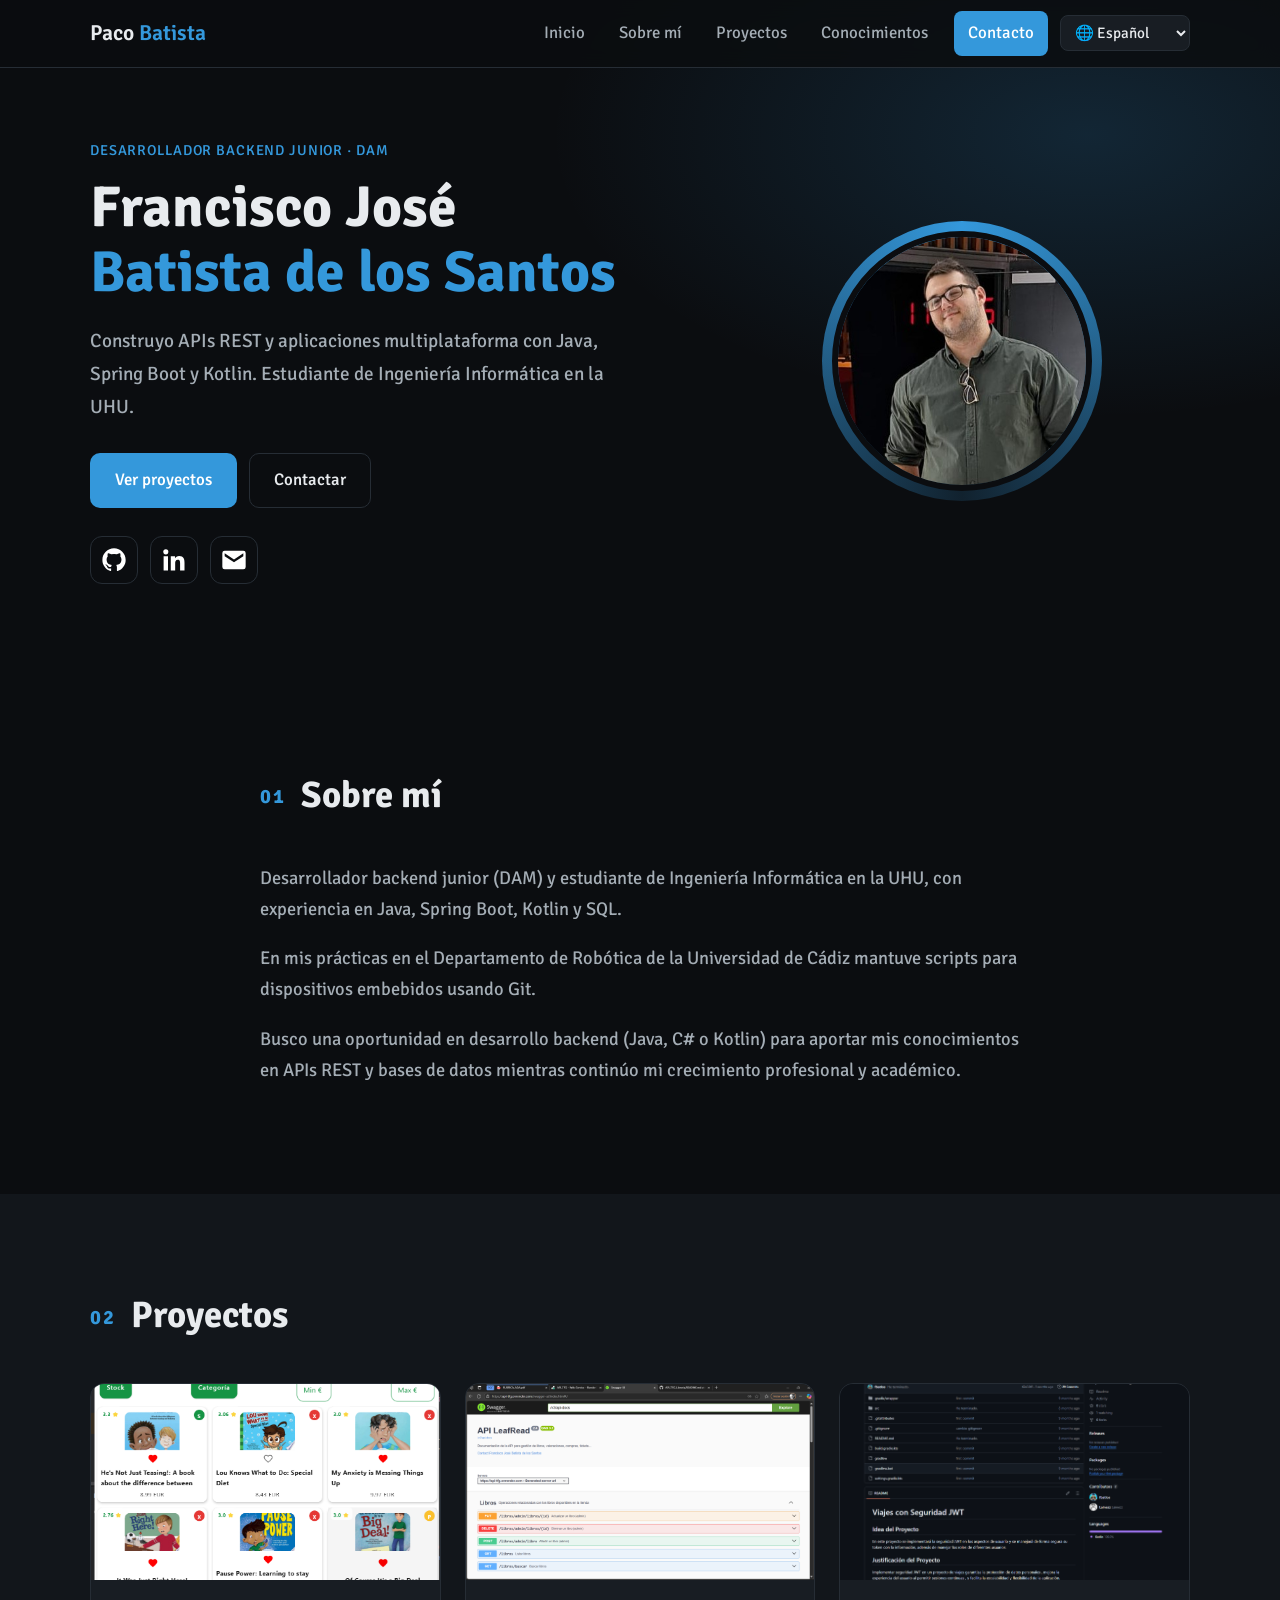
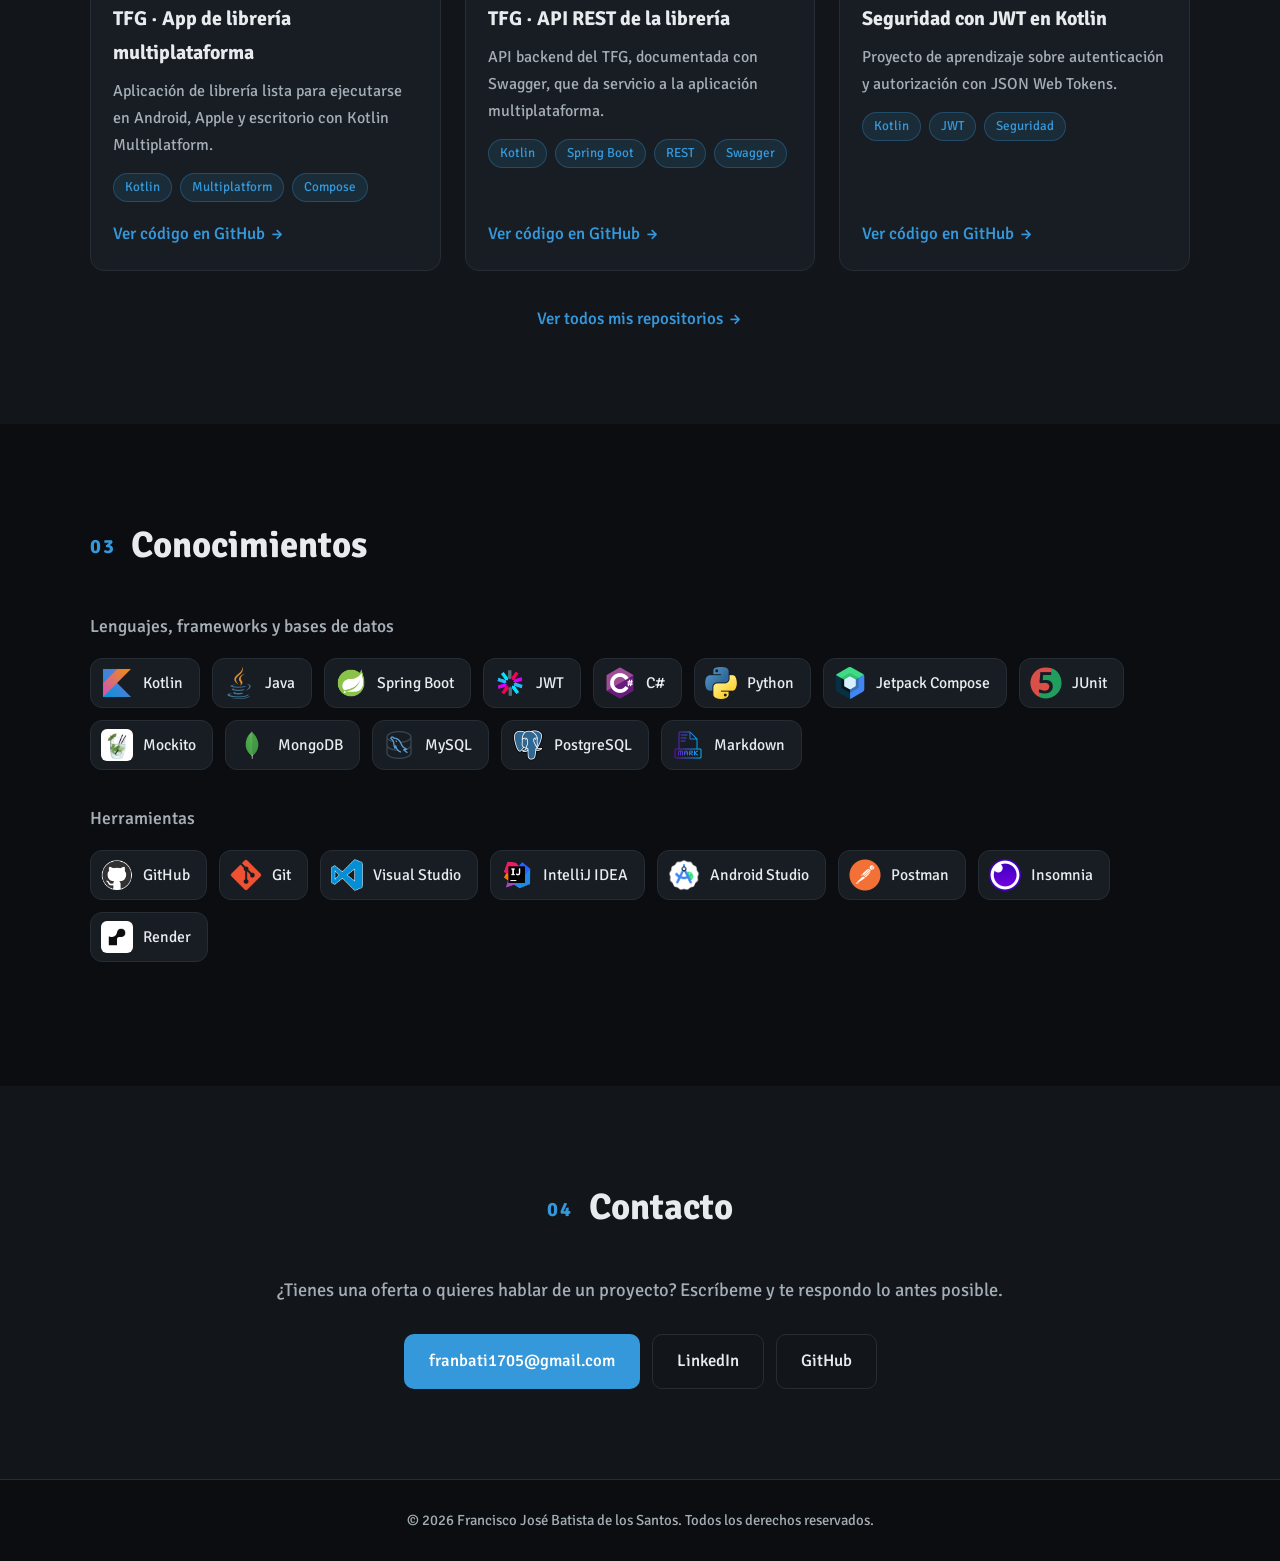
==== commit 339ae24f: "Add language selector powered by Google Translate - Add a 21-language dropdown to the navbar (also i" ====
--- a/index.html
+++ b/index.html
@@ -33,7 +33,7 @@
 
     <header class="site-header">
         <div class="container nav-bar">
-            <a class="brand" href="#inicio" aria-label="Inicio">Paco <span>Batista</span></a>
+            <a class="brand notranslate" translate="no" href="#inicio" aria-label="Inicio">Paco <span>Batista</span></a>
 
             <button class="nav-toggle" type="button" aria-label="Abrir menú" aria-expanded="false" aria-controls="menu">
                 <span></span><span></span><span></span>
@@ -46,6 +46,32 @@
                     <li><a href="#proyectos">Proyectos</a></li>
                     <li><a href="#conocimientos">Conocimientos</a></li>
                     <li><a href="#contacto" class="nav-cta">Contacto</a></li>
+                    <li class="lang-item notranslate" translate="no">
+                        <label class="sr-only" for="lang">Idioma / Language</label>
+                        <select id="lang" aria-label="Idioma / Language">
+                            <option value="es">🌐 Español</option>
+                            <option value="en">English</option>
+                            <option value="fr">Français</option>
+                            <option value="de">Deutsch</option>
+                            <option value="it">Italiano</option>
+                            <option value="pt">Português</option>
+                            <option value="ca">Català</option>
+                            <option value="eu">Euskara</option>
+                            <option value="gl">Galego</option>
+                            <option value="nl">Nederlands</option>
+                            <option value="pl">Polski</option>
+                            <option value="ro">Română</option>
+                            <option value="sv">Svenska</option>
+                            <option value="tr">Türkçe</option>
+                            <option value="ru">Русский</option>
+                            <option value="uk">Українська</option>
+                            <option value="ar">العربية</option>
+                            <option value="hi">हिन्दी</option>
+                            <option value="zh-CN">中文 (简体)</option>
+                            <option value="ja">日本語</option>
+                            <option value="ko">한국어</option>
+                        </select>
+                    </li>
                 </ul>
             </nav>
         </div>
@@ -58,7 +84,7 @@
             <div class="container hero-grid">
                 <div class="hero-text">
                     <p class="eyebrow">Desarrollador backend junior · DAM</p>
-                    <h1>Francisco José <span>Batista de los Santos</span></h1>
+                    <h1 class="notranslate" translate="no">Francisco José <span>Batista de los Santos</span></h1>
                     <p class="lead">Construyo APIs REST y aplicaciones multiplataforma con Java, Spring Boot y Kotlin. Estudiante de Ingeniería Informática en la UHU.</p>
 
                     <div class="hero-actions">
@@ -152,7 +178,7 @@
                 <h2 class="section-title"><span>03</span> Conocimientos</h2>
 
                 <h3 class="group-title">Lenguajes, frameworks y bases de datos</h3>
-                <ul class="chips">
+                <ul class="chips notranslate" translate="no">
                     <li><img src="./img/file_type_kotlin_icon_130487.png" alt="" width="32" height="32" loading="lazy">Kotlin</li>
                     <li><img src="./img/java.png" alt="" width="32" height="32" loading="lazy">Java</li>
                     <li><img src="./img/spring-icon.png" alt="" width="32" height="32" loading="lazy">Spring Boot</li>
@@ -169,7 +195,7 @@
                 </ul>
 
                 <h3 class="group-title">Herramientas</h3>
-                <ul class="chips">
+                <ul class="chips notranslate" translate="no">
                     <li><img src="./img/github-icon.png" alt="" width="32" height="32" loading="lazy">GitHub</li>
                     <li><img src="./img/git-icon.png" alt="" width="32" height="32" loading="lazy">Git</li>
                     <li><img src="./img/vsc-icon.png" alt="" width="32" height="32" loading="lazy">Visual Studio</li>
@@ -201,6 +227,57 @@
         <p>&copy; <span id="year">2026</span> Francisco José Batista de los Santos. Todos los derechos reservados.</p>
     </footer>
 
+    <div id="google_translate_element" hidden></div>
+
+    <script>
+        /* Language selector: drives the Google Translate website widget through its "googtrans" cookie. */
+        (function () {
+            var select = document.getElementById('lang');
+            var SOURCE = 'es';
+
+            function readLang() {
+                var m = document.cookie.match(/(?:^|;\s*)googtrans=\/[^/]+\/([^;]+)/);
+                return m ? decodeURIComponent(m[1]) : SOURCE;
+            }
+
+            function setCookie(value, days) {
+                var host = location.hostname;
+                var exp = days ? '; max-age=' + days * 86400 : '; max-age=0';
+                document.cookie = 'googtrans=' + value + '; path=/' + exp;
+                document.cookie = 'googtrans=' + value + '; path=/; domain=' + host + exp;
+            }
+
+            if (select) {
+                var current = readLang();
+                if (select.querySelector('option[value="' + current + '"]')) { select.value = current; }
+
+                select.addEventListener('change', function () {
+                    if (select.value === SOURCE) {
+                        setCookie('', 0);
+                    } else {
+                        setCookie('/' + SOURCE + '/' + select.value, 365);
+                    }
+                    location.reload();
+                });
+            }
+
+            window.googleTranslateElementInit = function () {
+                new google.translate.TranslateElement({
+                    pageLanguage: SOURCE,
+                    autoDisplay: false
+                }, 'google_translate_element');
+            };
+
+            /* Only load Google's script once a translation has been chosen. */
+            if (readLang() !== SOURCE) {
+                var s = document.createElement('script');
+                s.src = 'https://translate.google.com/translate_a/element.js?cb=googleTranslateElementInit';
+                s.async = true;
+                document.body.appendChild(s);
+            }
+        })();
+    </script>
+
     <script>
         (function () {
             var toggle = document.querySelector('.nav-toggle');
--- a/style.css
+++ b/style.css
@@ -459,6 +459,55 @@
     border-top: 1px solid var(--border);
 }
 
+/* Language selector */
+
+.sr-only {
+    position: absolute;
+    width: 1px;
+    height: 1px;
+    overflow: hidden;
+    clip: rect(0, 0, 0, 0);
+    white-space: nowrap;
+}
+
+.lang-item {
+    margin-left: 6px;
+}
+
+.lang-item select {
+    font: inherit;
+    font-size: 0.95rem;
+    color: var(--text);
+    background: var(--surface);
+    border: 1px solid var(--border);
+    border-radius: 8px;
+    padding: 7px 10px;
+    cursor: pointer;
+}
+
+.lang-item select:hover {
+    border-color: var(--primary);
+}
+
+/* Hide Google Translate's own banner and widget chrome */
+
+body {
+    top: 0 !important;
+}
+
+.skiptranslate iframe,
+.goog-te-banner-frame,
+#goog-gt-tt,
+.goog-tooltip,
+.goog-te-balloon-frame {
+    display: none !important;
+}
+
+.goog-text-highlight {
+    background: none !important;
+    box-shadow: none !important;
+}
+
 /* Responsive */
 
 @media (max-width: 820px) {
@@ -491,6 +540,14 @@
         text-align: center;
     }
 
+    .lang-item {
+        margin: 10px 0 0;
+    }
+
+    .lang-item select {
+        width: 100%;
+    }
+
     .hero {
         padding-top: calc(var(--header-h) + 40px);
     }
